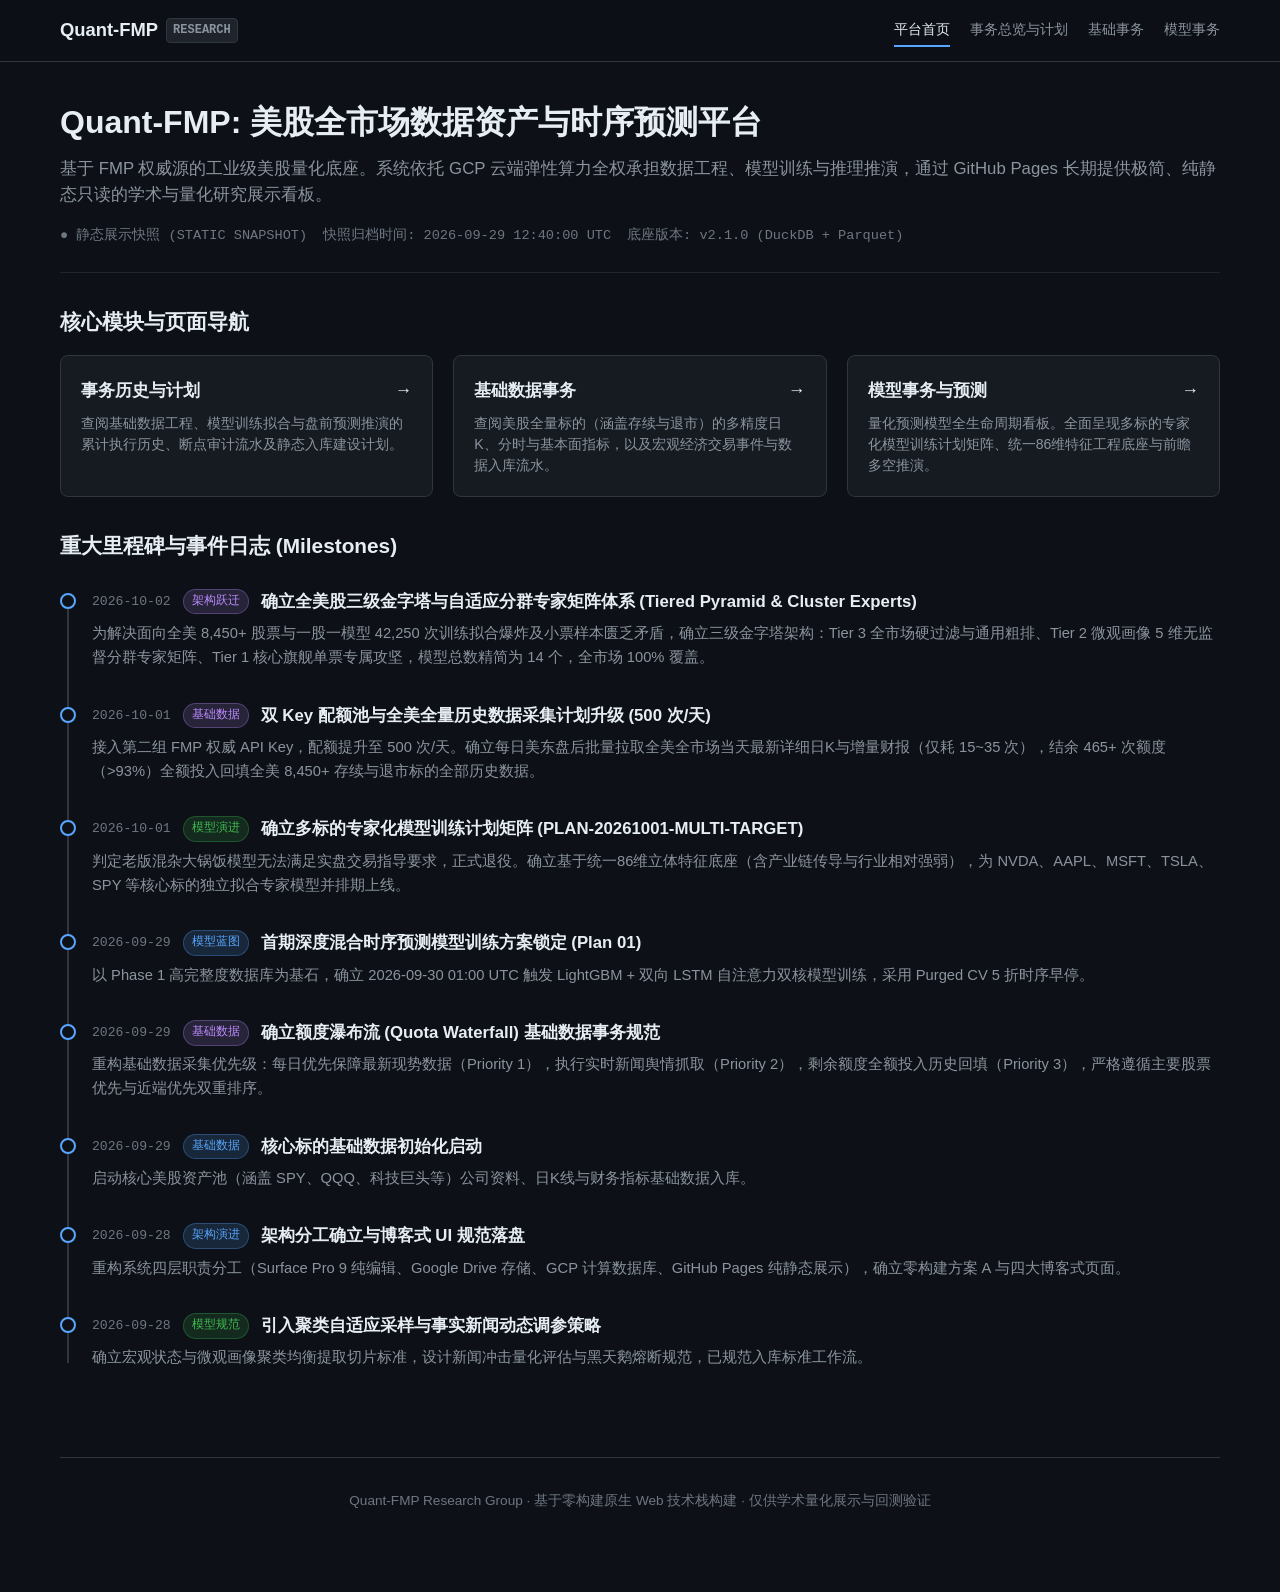
==== index.html @ fae8eb9c "feat: initial release of Quant-FMP UI static dashboard" ====
<!DOCTYPE html>
<html lang="zh-CN">
<head>
  <meta charset="UTF-8">
  <meta name="viewport" content="width=device-width, initial-scale=1.0">
  <title>Quant-FMP Research - 美股量化研究展示平台</title>
  <link rel="icon" type="image/svg+xml" href="assets/favicon.svg">
  <link rel="stylesheet" href="assets/css/style.css?v=20261001_v1">
  <link rel="stylesheet" href="assets/css/components.css?v=20261001_v1">
  <link rel="stylesheet" href="assets/css/responsive.css?v=20261001_v1">
</head>
<body>
  <!-- 极简毛玻璃顶栏 -->
  <header class="site-header">
    <div class="nav-container">
      <a href="index.html" class="brand-logo">Quant-FMP <span>RESEARCH</span></a>
      <button class="menu-toggle" id="menuToggle" aria-label="展开导航菜单">☰</button>
      <nav class="nav-links" id="navLinks">
        <a href="index.html" class="nav-item active">平台首页</a>
        <a href="transactions.html" class="nav-item">事务总览与计划</a>
        <a href="base-data-transactions.html" class="nav-item">基础事务</a>
        <a href="model-transactions.html" class="nav-item">模型事务</a>
      </nav>
    </div>
  </header>

  <!-- 单列长文档正文 -->
  <main class="docs-container">
    <article class="content-stream">
      <!-- 平台 Hero 介绍 -->
      <section class="article-header">
        <h1 class="article-title" id="heroTitle">Quant-FMP: 美股全市场数据资产与时序预测平台</h1>
        <p class="article-subtitle" id="heroSubtitle">
          基于 FMP 权威源的工业级美股量化底座。系统依托 GCP 云端弹性算力全权承担数据工程、模型训练与推理推演，通过 GitHub Pages 长期提供极简、纯静态只读的学术与量化研究展示看板。
        </p>
        <div class="article-meta">
          <span>● 静态展示快照 (STATIC SNAPSHOT)</span>
          <span>快照归档时间: <span id="lastSynced" class="tabular-numbers">2026-09-30 02:30 UTC</span></span>
          <span>底座版本: v2.1.0 (DuckDB + Parquet)</span>
        </div>
      </section>



      <!-- 核心页面导航卡片 -->
      <section>
        <h2 style="font-size:1.3rem; margin-bottom:1rem; color:var(--text-primary);">核心模块与页面导航</h2>
        <div class="grid-cards">
          <a href="transactions.html" class="feature-card">
            <div class="feature-card-title">
              <span>事务历史与计划</span>
              <span style="font-size:1.1rem;">→</span>
            </div>
            <p class="feature-card-desc">
              查阅基础数据工程、模型训练拟合与盘前预测推演的累计执行历史、断点审计流水及静态入库建设计划。
            </p>
          </a>

          <a href="base-data-transactions.html" class="feature-card">
            <div class="feature-card-title">
              <span>基础数据事务</span>
              <span style="font-size:1.1rem;">→</span>
            </div>
            <p class="feature-card-desc">
              查阅美股全量标的（涵盖存续与退市）的多精度日K、分时与基本面指标，以及宏观经济交易事件与数据入库流水。
            </p>
          </a>

          <a href="model-transactions.html" class="feature-card">
            <div class="feature-card-title">
              <span>模型事务与预测</span>
              <span style="font-size:1.1rem;">→</span>
            </div>
            <p class="feature-card-desc">
              量化预测模型全生命周期看板。全面呈现多标的专家化模型训练计划矩阵、统一86维特征工程底座与前瞻多空推演。
            </p>
          </a>
        </div>
      </section>

      <!-- 重大事件时间线 -->
      <section>
        <h2 style="font-size:1.3rem; margin-bottom:1rem; color:var(--text-primary);">重大里程碑与事件日志 (Milestones)</h2>
        <div class="timeline" id="milestonesContainer">
          <!-- 由原生 JS 动态加载渲染 -->
          <div style="color:var(--text-muted); font-size:0.9rem;">加载大事记时间线...</div>
        </div>
      </section>
    </article>

    <footer class="site-footer">
      <p>Quant-FMP Research Group · 基于零构建原生 Web 技术栈构建 · 仅供学术量化展示与回测验证</p>
    </footer>
  </main>

  <script type="module">
    import { fetchStaticData, setupMobileNav } from './assets/js/utils.js?v=20261001_v1';
    setupMobileNav();

    async function initPage() {
      const data = await fetchStaticData('platform_meta.json');
      if (!data) return;

      if (data.hero) {
        document.getElementById('heroTitle').innerText = data.hero.title;
        document.getElementById('heroSubtitle').innerText = data.hero.subtitle;
      }
      if (data.last_synced_at) {
        document.getElementById('lastSynced').innerText = data.last_synced_at.replace('T', ' ').replace('Z', ' UTC');
      }

      if (data.milestones && data.milestones.length > 0) {
        const container = document.getElementById('milestonesContainer');
        container.innerHTML = data.milestones.map(m => `
          <div class="timeline-item">
            <div class="timeline-dot"></div>
            <div class="timeline-header">
              <span class="timeline-date">${m.date}</span>
              <span class="badge ${m.tag_class || 'badge-blue'}">${m.category}</span>
              <span class="timeline-title">${m.title}</span>
            </div>
            <div class="timeline-body">${m.summary}</div>
          </div>
        `).join('');
      }
    }
    initPage();
  </script>
</body>
</html>
---- assets/css/style.css ----
/* ==============================================================================
   Quant-FMP Research - 全局视觉与现代技术博客文档样式表 (style.css)
   完全采纳方案 A：零构建原生现代 CSS，使用标准自定义属性管理调色板与排版
   ============================================================================== */

:root {
  /* 基础背景与面板色阶 */
  --bg-canvas: #0D1117;
  --bg-surface: #161B22;
  --bg-subtle: #1F242C;
  --border-default: #30363D;
  --border-muted: #21262D;

  /* 文字色阶 */
  --text-primary: #E6EDF3;
  --text-secondary: #8B949E;
  --text-muted: #6E7681;

  /* 品牌与状态高亮 */
  --color-accent: #58A6FF;
  --color-success: #3FB950;
  --color-warning: #D29922;
  --color-danger: #F85149;
  --color-purple: #BC8CFF;

  /* 字体族 */
  --font-sans: 'Inter', -apple-system, BlinkMacSystemFont, "Segoe UI", Helvetica, Arial, sans-serif;
  --font-mono: 'JetBrains Mono', 'Fira Code', 'Roboto Mono', monospace;

  /* 排版尺寸与行高 */
  --line-height-normal: 1.65;
  --max-content-width: 1200px;
}

/* 基础重置 */
*, *::before, *::after {
  box-sizing: border-box;
  margin: 0;
  padding: 0;
}

body {
  background-color: var(--bg-canvas);
  color: var(--text-primary);
  font-family: var(--font-sans);
  line-height: var(--line-height-normal);
  font-size: 15px;
  -webkit-font-smoothing: antialiased;
  -moz-osx-font-smoothing: grayscale;
  scrollbar-width: thin;
  scrollbar-color: var(--border-default) var(--bg-canvas);
}

/* 全局优雅暗色滚动条 */
::-webkit-scrollbar {
  width: 8px;
  height: 8px;
}
::-webkit-scrollbar-track {
  background: var(--bg-canvas);
}
::-webkit-scrollbar-thumb {
  background: var(--border-default);
  border-radius: 4px;
}
::-webkit-scrollbar-thumb:hover {
  background: var(--text-muted);
}

/* 链接样式 */
a {
  color: var(--color-accent);
  text-decoration: none;
  transition: opacity 0.2s ease;
}
a:hover {
  text-decoration: underline;
  opacity: 0.85;
}

/* 顶栏固定导航 */
.site-header {
  position: sticky;
  top: 0;
  z-index: 100;
  background-color: rgba(13, 17, 23, 0.85);
  backdrop-filter: blur(12px);
  -webkit-backdrop-filter: blur(12px);
  border-bottom: 1px solid var(--border-default);
}

.nav-container {
  max-width: var(--max-content-width);
  margin: 0 auto;
  padding: 0.85rem 1.25rem;
  display: flex;
  align-items: center;
  justify-content: space-between;
}

.brand-logo {
  font-weight: 700;
  font-size: 1.15rem;
  color: var(--text-primary);
  display: flex;
  align-items: center;
  gap: 0.5rem;
  text-decoration: none !important;
}
.brand-logo span {
  font-size: 0.75rem;
  padding: 2px 6px;
  background-color: var(--bg-subtle);
  border: 1px solid var(--border-default);
  border-radius: 4px;
  color: var(--text-secondary);
  font-family: var(--font-mono);
}

.nav-links {
  display: flex;
  gap: 1.25rem;
}

.nav-item {
  color: var(--text-secondary);
  font-size: 0.9rem;
  font-weight: 500;
  padding: 4px 0;
  border-bottom: 2px solid transparent;
  transition: all 0.2s ease;
}
.nav-item:hover, .nav-item.active {
  color: var(--text-primary);
  border-bottom-color: var(--color-accent);
  text-decoration: none;
}

.menu-toggle {
  display: none;
  background: none;
  border: none;
  color: var(--text-primary);
  font-size: 1.4rem;
  cursor: pointer;
}

/* 单列长文档流主体容器 */
.docs-container {
  max-width: var(--max-content-width);
  margin: 0 auto;
  padding: 2.5rem 1.25rem 5rem 1.25rem;
}

.content-stream {
  display: flex;
  flex-direction: column;
  gap: 2rem;
}

/* 博客式 Hero 引言区 */
.article-header {
  border-bottom: 1px solid var(--border-muted);
  padding-bottom: 1.5rem;
}
.article-title {
  font-size: 2rem;
  font-weight: 700;
  line-height: 1.3;
  margin-bottom: 0.75rem;
  color: var(--text-primary);
}
.article-subtitle {
  color: var(--text-secondary);
  font-size: 1.05rem;
  line-height: 1.6;
}
.article-meta {
  display: flex;
  gap: 1rem;
  margin-top: 1rem;
  font-size: 0.85rem;
  color: var(--text-muted);
  font-family: var(--font-mono);
}

/* 博客式卡片与面板 */
.card {
  background-color: var(--bg-surface);
  border: 1px solid var(--border-default);
  border-radius: 8px;
  padding: 1.25rem;
}

.card-header {
  display: flex;
  justify-content: space-between;
  align-items: center;
  margin-bottom: 0.75rem;
}
.card-title {
  font-size: 1.15rem;
  font-weight: 600;
  color: var(--text-primary);
}

/* 等宽数值与表格 */
.tabular-numbers, .num {
  font-family: var(--font-mono);
  font-variant-numeric: tabular-nums;
}

/* 页脚免责 */
.site-footer {
  margin-top: 4rem;
  padding-top: 2rem;
  border-top: 1px solid var(--border-default);
  color: var(--text-muted);
  font-size: 0.85rem;
  text-align: center;
  line-height: 1.6;
}
---- assets/css/components.css ----
/* ==============================================================================
   Quant-FMP Research - 通用组件与图文排版样式表 (components.css)
   包含时间线、状态胶囊、引用块、数据表格与横向滑动包裹
   ============================================================================== */

/* 1. 状态徽章与胶囊 (Badges & Pills) */
.badge {
  display: inline-flex;
  align-items: center;
  padding: 2px 8px;
  font-size: 0.75rem;
  font-weight: 500;
  border-radius: 9999px;
  border: 1px solid transparent;
  font-family: var(--font-mono);
}
.badge-blue {
  background-color: rgba(88, 166, 255, 0.15);
  color: var(--color-accent);
  border-color: rgba(88, 166, 255, 0.3);
}
.badge-green {
  background-color: rgba(63, 185, 80, 0.15);
  color: var(--color-success);
  border-color: rgba(63, 185, 80, 0.3);
}
.badge-amber {
  background-color: rgba(210, 153, 34, 0.15);
  color: var(--color-warning);
  border-color: rgba(210, 153, 34, 0.3);
}
.badge-red {
  background-color: rgba(248, 81, 73, 0.15);
  color: var(--color-danger);
  border-color: rgba(248, 81, 73, 0.3);
}
.badge-purple {
  background-color: rgba(188, 140, 255, 0.15);
  color: var(--color-purple);
  border-color: rgba(188, 140, 255, 0.3);
}

/* 2. 博客式引用与呼应块 (Callouts) */
.callout {
  padding: 1rem 1.25rem;
  border-left: 4px solid var(--color-accent);
  background-color: var(--bg-surface);
  border-radius: 0 6px 6px 0;
  margin: 1rem 0;
}
.callout-title {
  font-weight: 600;
  margin-bottom: 0.35rem;
  color: var(--text-primary);
  display: flex;
  align-items: center;
  gap: 0.5rem;
}
.callout p {
  color: var(--text-secondary);
  font-size: 0.92rem;
  line-height: 1.6;
}

/* 3. 重大事件与事务时间轴 (Timeline) */
.timeline {
  position: relative;
  padding-left: 2rem;
  margin: 1.5rem 0;
}
.timeline::before {
  content: "";
  position: absolute;
  left: 7px;
  top: 6px;
  bottom: 6px;
  width: 2px;
  background-color: var(--border-default);
}
.timeline-item {
  position: relative;
  margin-bottom: 2rem;
}
.timeline-item:last-child {
  margin-bottom: 0;
}
.timeline-dot {
  position: absolute;
  left: -2rem;
  top: 5px;
  width: 16px;
  height: 16px;
  border-radius: 50%;
  background-color: var(--bg-canvas);
  border: 2px solid var(--color-accent);
}
.timeline-header {
  display: flex;
  align-items: center;
  gap: 0.75rem;
  margin-bottom: 0.35rem;
}
.timeline-date {
  font-size: 0.82rem;
  font-family: var(--font-mono);
  color: var(--text-muted);
}
.timeline-title {
  font-size: 1.05rem;
  font-weight: 600;
  color: var(--text-primary);
}
.timeline-body {
  color: var(--text-secondary);
  font-size: 0.92rem;
}

/* 4. 博客式数据表格 (Clean Data Tables) - 全平台消灭横向滚动条 */
.table-wrapper {
  width: 100%;
  overflow-x: hidden !important; /* 彻底切断横向滚动条，内容通过流动自适应 */
  overflow-y: visible !important;
  border: 1px solid var(--border-default);
  border-radius: 8px;
  margin: 1.25rem 0;
  background-color: var(--bg-surface);
  scrollbar-width: none !important; /* Firefox 隐藏滚动条 */
  -ms-overflow-style: none !important; /* IE/Edge */
}
.table-wrapper::-webkit-scrollbar {
  display: none !important; /* Chrome / Edge / Safari 彻底隐藏滚动条 */
  width: 0 !important;
  height: 0 !important;
}
.data-table {
  width: 100%;
  border-collapse: collapse;
  text-align: left;
  font-size: 0.9rem;
  /* 关键：使用 fixed 布局，强制单元格在可用宽度内分配，防止内容撑宽溢出产生滚动条 */
  table-layout: fixed;
}
.data-table th {
  background-color: var(--bg-subtle);
  color: var(--text-muted);
  font-weight: 600;
  padding: 0.75rem 0.65rem;
  border-bottom: 1px solid var(--border-default);
  white-space: normal;
  word-break: break-word;
}
.data-table td {
  padding: 0.75rem 0.65rem;
  border-bottom: 1px solid var(--border-muted);
  color: var(--text-primary);
  /* 允许自然折行，防止超长文本强行撑爆宽度 */
  white-space: normal;
  word-break: break-word;
}
.data-table td.nowrap, .data-table th.nowrap {
  white-space: nowrap;
}
.data-table tr.clickable-row {
  cursor: pointer;
  transition: background-color 0.15s ease;
}
.data-table tr.clickable-row:hover td {
  background-color: rgba(88, 166, 255, 0.08) !important;
}
.data-table tr.clickable-row:active td {
  background-color: rgba(88, 166, 255, 0.15) !important;
}
.data-table tr:last-child td {
  border-bottom: none;
}
.data-table tr:hover td {
  background-color: rgba(255, 255, 255, 0.02);
}

/* 5. 导航卡片栅格 (Featured Cards) */
.grid-cards {
  display: grid;
  grid-template-columns: repeat(auto-fit, minmax(240px, 1fr));
  gap: 1.25rem;
}
.feature-card {
  display: block;
  background-color: var(--bg-surface);
  border: 1px solid var(--border-default);
  border-radius: 8px;
  padding: 1.25rem;
  text-decoration: none !important;
  transition: transform 0.2s ease, border-color 0.2s ease;
}
.feature-card:hover {
  transform: translateY(-2px);
  border-color: var(--color-accent);
}
.feature-card-title {
  color: var(--text-primary);
  font-weight: 600;
  font-size: 1.05rem;
  margin-bottom: 0.5rem;
  display: flex;
  align-items: center;
  justify-content: space-between;
}
.feature-card-desc {
  color: var(--text-secondary);
  font-size: 0.88rem;
  line-height: 1.5;
}

/* 6. 静态分类目录清单栏 (Static Category Catalog Bar) */
.catalog-nav-bar {
  display: flex;
  flex-wrap: wrap;
  gap: 0.6rem;
  align-items: center;
  margin-bottom: 1.25rem;
  background-color: var(--bg-surface);
  border: 1px solid var(--border-default);
  padding: 0.75rem 1rem;
  border-radius: 8px;
}
.catalog-nav-label {
  font-size: 0.82rem;
  font-weight: 600;
  color: var(--text-muted);
  text-transform: uppercase;
  letter-spacing: 0.05em;
  margin-right: 0.25rem;
}
.catalog-pill {
  background-color: var(--bg-subtle);
  border: 1px solid var(--border-muted);
  color: var(--text-secondary);
  font-size: 0.85rem;
  font-weight: 500;
  padding: 0.4rem 0.85rem;
  border-radius: 6px;
  cursor: pointer;
  transition: all 0.15s ease;
  display: inline-flex;
  align-items: center;
  gap: 0.4rem;
}
.catalog-pill:hover {
  color: var(--text-primary);
  border-color: var(--border-default);
}
.catalog-pill.active {
  background-color: rgba(88, 166, 255, 0.15);
  color: var(--color-accent);
  border-color: var(--color-accent);
  font-weight: 600;
}
.catalog-pill-count {
  font-size: 0.72rem;
  background-color: rgba(255, 255, 255, 0.08);
  padding: 1px 6px;
  border-radius: 9999px;
  font-family: var(--font-mono);
}

/* 7. 通用弹窗组件 (Universal Modal & Backdrop) */
.modal-backdrop {
  position: fixed;
  inset: 0;
  background-color: rgba(13, 17, 23, 0.78);
  backdrop-filter: blur(8px);
  -webkit-backdrop-filter: blur(8px);
  display: flex;
  align-items: center;
  justify-content: center;
  z-index: 1000;
  padding: 1rem;
  opacity: 0;
  pointer-events: none;
  transition: opacity 0.25s ease;
}
.modal-backdrop.active {
  opacity: 1;
  pointer-events: auto;
}
.modal-dialog {
  background-color: var(--bg-surface);
  border: 1px solid var(--border-default);
  border-radius: 12px;
  width: 95%;
  max-width: 960px;
  max-height: 88vh;
  display: flex;
  flex-direction: column;
  box-shadow: 0 20px 45px rgba(0, 0, 0, 0.6);
  transform: scale(0.96);
  transition: transform 0.25s cubic-bezier(0.16, 1, 0.3, 1);
  overflow: hidden;
}
.modal-backdrop.active .modal-dialog {
  transform: scale(1);
}
.modal-header {
  padding: 1.15rem 1.5rem;
  border-bottom: 1px solid var(--border-muted);
  display: flex;
  align-items: center;
  justify-content: space-between;
  flex-shrink: 0;
}
.modal-title {
  font-size: 1.15rem;
  font-weight: 600;
  color: var(--text-primary);
  display: flex;
  align-items: center;
  gap: 0.75rem;
}
.modal-close-btn {
  background: transparent;
  border: none;
  color: var(--text-muted);
  font-size: 1.5rem;
  line-height: 1;
  cursor: pointer;
  padding: 0.25rem 0.5rem;
  border-radius: 4px;
}
.modal-close-btn:hover {
  color: var(--text-primary);
  background-color: rgba(255, 255, 255, 0.06);
}
.modal-tabs {
  display: flex;
  gap: 0.4rem;
  padding: 0.5rem 1.25rem;
  background-color: var(--bg-subtle);
  border-bottom: 1px solid var(--border-muted);
  overflow-x: auto;
  overflow-y: hidden;
  white-space: nowrap;
  flex-shrink: 0;
  scrollbar-width: thin;
  scrollbar-color: var(--border-default) transparent;
}
.modal-tabs::-webkit-scrollbar {
  height: 4px;
}
.modal-tabs::-webkit-scrollbar-thumb {
  background: var(--border-default);
  border-radius: 4px;
}
.modal-tab-btn {
  background: transparent;
  border: 1px solid transparent;
  color: var(--text-muted);
  font-size: 0.85rem;
  font-weight: 500;
  padding: 0.45rem 0.8rem;
  border-radius: 6px;
  cursor: pointer;
  transition: all 0.15s ease;
  white-space: nowrap;
  flex-shrink: 0;
}
.modal-tab-btn:hover {
  color: var(--text-primary);
  background-color: rgba(255, 255, 255, 0.04);
}
.modal-tab-btn.active {
  color: var(--color-accent);
  background-color: rgba(88, 166, 255, 0.12);
  border-color: rgba(88, 166, 255, 0.3);
  font-weight: 600;
}
.modal-body {
  padding: 1.25rem 1.5rem;
  overflow-y: auto;
  overflow-x: hidden;
  flex: 1;
  color: var(--text-secondary);
  font-size: 0.92rem;
  line-height: 1.6;
  scrollbar-width: thin;
  scrollbar-color: var(--border-default) transparent;
}
.modal-body::-webkit-scrollbar {
  width: 6px;
}
.modal-body::-webkit-scrollbar-track {
  background: transparent;
}
.modal-body::-webkit-scrollbar-thumb {
  background: var(--border-default);
  border-radius: 4px;
}
.modal-body::-webkit-scrollbar-thumb:hover {
  background: var(--text-muted);
}
.modal-footer {
  padding: 0.85rem 1.5rem;
  border-top: 1px solid var(--border-muted);
  display: flex;
  align-items: center;
  justify-content: flex-end;
  gap: 0.75rem;
  background-color: var(--bg-subtle);
  flex-shrink: 0;
}

/* 按钮通用 */
.btn-primary {
  background-color: var(--color-accent);
  color: #0d1117;
  font-weight: 600;
  padding: 0.45rem 1rem;
  border-radius: 6px;
  border: none;
  cursor: pointer;
  font-size: 0.88rem;
  text-decoration: none;
  display: inline-flex;
  align-items: center;
  gap: 0.4rem;
  transition: opacity 0.15s ease;
}
.btn-primary:hover {
  opacity: 0.9;
}
.btn-secondary {
  background-color: transparent;
  color: var(--text-primary);
  border: 1px solid var(--border-default);
  padding: 0.45rem 1rem;
  border-radius: 6px;
  cursor: pointer;
  font-size: 0.88rem;
  text-decoration: none;
  display: inline-flex;
  align-items: center;
  gap: 0.4rem;
  transition: background-color 0.15s ease;
}
.btn-secondary:hover {
  background-color: rgba(255, 255, 255, 0.05);
}

/* 对比走势面板与对比指标块 */
.compare-container {
  display: flex;
  flex-direction: column;
  gap: 1.25rem;
}
.compare-metric-grid {
  display: grid;
  grid-template-columns: repeat(auto-fit, minmax(160px, 1fr));
  gap: 0.75rem;
}
.compare-metric-card {
  background-color: var(--bg-subtle);
  border: 1px solid var(--border-muted);
  border-radius: 8px;
  padding: 0.75rem 1rem;
}
.compare-metric-label {
  font-size: 0.75rem;
  color: var(--text-muted);
}
.compare-metric-value {
  font-size: 1.2rem;
  font-weight: 700;
  margin-top: 0.25rem;
}
---- assets/css/responsive.css ----
/* ==============================================================================
   Quant-FMP Research - 移动端与多端响应式样式表 (responsive.css)
   支持宽屏居中、平板流畅排版与手机竖屏触控体验
   ============================================================================== */

@media (max-width: 768px) {
  /* 导航栏汉堡折叠 */
  .menu-toggle {
    display: block;
  }
  .nav-links {
    display: none;
    position: absolute;
    top: 100%;
    left: 0;
    right: 0;
    background-color: var(--bg-surface);
    border-bottom: 1px solid var(--border-default);
    flex-direction: column;
    padding: 1rem 1.25rem;
    gap: 0.85rem;
    box-shadow: 0 10px 25px -5px rgba(0, 0, 0, 0.7);
  }
  .nav-links.open {
    display: flex;
  }
  .nav-item {
    font-size: 1rem;
    padding: 0.5rem 0;
  }

  /* 正文容器边距微调 */
  .docs-container {
    padding: 1.5rem 1rem 3.5rem 1rem;
  }
  .article-title {
    font-size: 1.6rem;
  }
  .article-subtitle {
    font-size: 0.95rem;
  }

  /* 时间线紧凑排版 */
  .timeline {
    padding-left: 1.5rem;
  }
  .timeline-dot {
    left: -1.5rem;
    width: 14px;
    height: 14px;
  }
  .timeline-header {
    flex-direction: column;
    align-items: flex-start;
    gap: 0.25rem;
  }

  /* 栅格卡片转为单列 */
  .grid-cards {
    grid-template-columns: 1fr !important;
  }

  /* 弹窗核心移动端纵向与全屏适配 */
  .modal-dialog {
    width: 96% !important;
    max-height: 94vh !important;
    border-radius: 10px !important;
  }
  .modal-header {
    padding: 0.85rem 1rem !important;
  }
  .modal-title {
    font-size: 1rem !important;
    flex-wrap: wrap !important;
    gap: 0.4rem !important;
  }
  .modal-body {
    padding: 1rem 0.85rem !important;
  }
  .modal-footer {
    padding: 0.75rem 1rem !important;
    flex-wrap: wrap !important;
  }
  .modal-footer .btn-primary, .modal-footer .btn-secondary {
    width: 100% !important;
    justify-content: center !important;
  }

  /* 弹窗内部所有网格/多列卡片在移动端强制转为纯纵向单列 */
  .modal-body [style*="grid-template-columns"],
  .modal-body .compare-metric-grid,
  .compare-metric-grid {
    grid-template-columns: 1fr !important;
    gap: 0.6rem !important;
  }

  /* 弹窗内的预格式化代码块与目录树 */
  .modal-body pre, .modal-body code, .modal-body .callout p {
    white-space: pre-wrap !important;
    word-break: break-all !important;
  }

  /* 弹窗顶部 Tab 标签栏移动端触摸优化 */
  .modal-tabs {
    padding: 0.4rem 0.6rem !important;
    gap: 0.3rem !important;
  }
  .modal-tab-btn {
    padding: 0.35rem 0.65rem !important;
    font-size: 0.8rem !important;
  }
}

/* 方案 B：平板及移动端全覆盖 (<1024px) 彻底消灭横向滚动条，表格转为自适应流动卡片排版 */
@media (max-width: 1024px) {
  .table-wrapper {
    overflow-x: hidden !important;
    overflow-y: visible !important;
    border: none !important;
    background: transparent !important;
    scrollbar-width: none !important;
    -ms-overflow-style: none !important;
  }
  .table-wrapper::-webkit-scrollbar {
    display: none !important;
    width: 0 !important;
    height: 0 !important;
  }
  .table-wrapper::after {
    display: none !important;
  }

  .data-table {
    display: block !important;
    width: 100% !important;
    border: none !important;
  }
  .data-table thead {
    display: none !important; /* 隐藏挤占宽度的传统表头 */
  }
  .data-table tbody {
    display: flex !important;
    flex-direction: column !important;
    gap: 0.85rem !important;
    width: 100% !important;
  }
  .data-table tr {
    display: flex !important;
    flex-wrap: wrap !important;
    align-items: center !important;
    justify-content: space-between !important;
    background-color: var(--bg-surface) !important;
    border: 1px solid var(--border-default) !important;
    border-radius: 8px !important;
    padding: 0.85rem 1rem !important;
    gap: 0.5rem 0.75rem !important;
    box-shadow: 0 2px 8px rgba(0, 0, 0, 0.2) !important;
    width: 100% !important;
    box-sizing: border-box !important;
  }
  .data-table td {
    display: flex !important;
    align-items: center !important;
    padding: 0 !important;
    border: none !important;
    white-space: normal !important;
  }
  /* 首列标的/模型ID占主要位置 */
  .data-table tr td:first-child {
    font-size: 1rem;
    font-weight: 600;
  }
  /* 末列操作提示作为明确的交互指引 */
  .data-table tr td:last-child {
    margin-left: auto;
    font-size: 0.82rem;
  }

  /* 针对弹窗内表格在移动端的进一步紧凑化处理 */
  .modal-body .data-table tr {
    padding: 0.65rem 0.85rem !important;
    gap: 0.35rem 0.6rem !important;
  }
  .modal-body .data-table td {
    font-size: 0.84rem !important;
  }
}
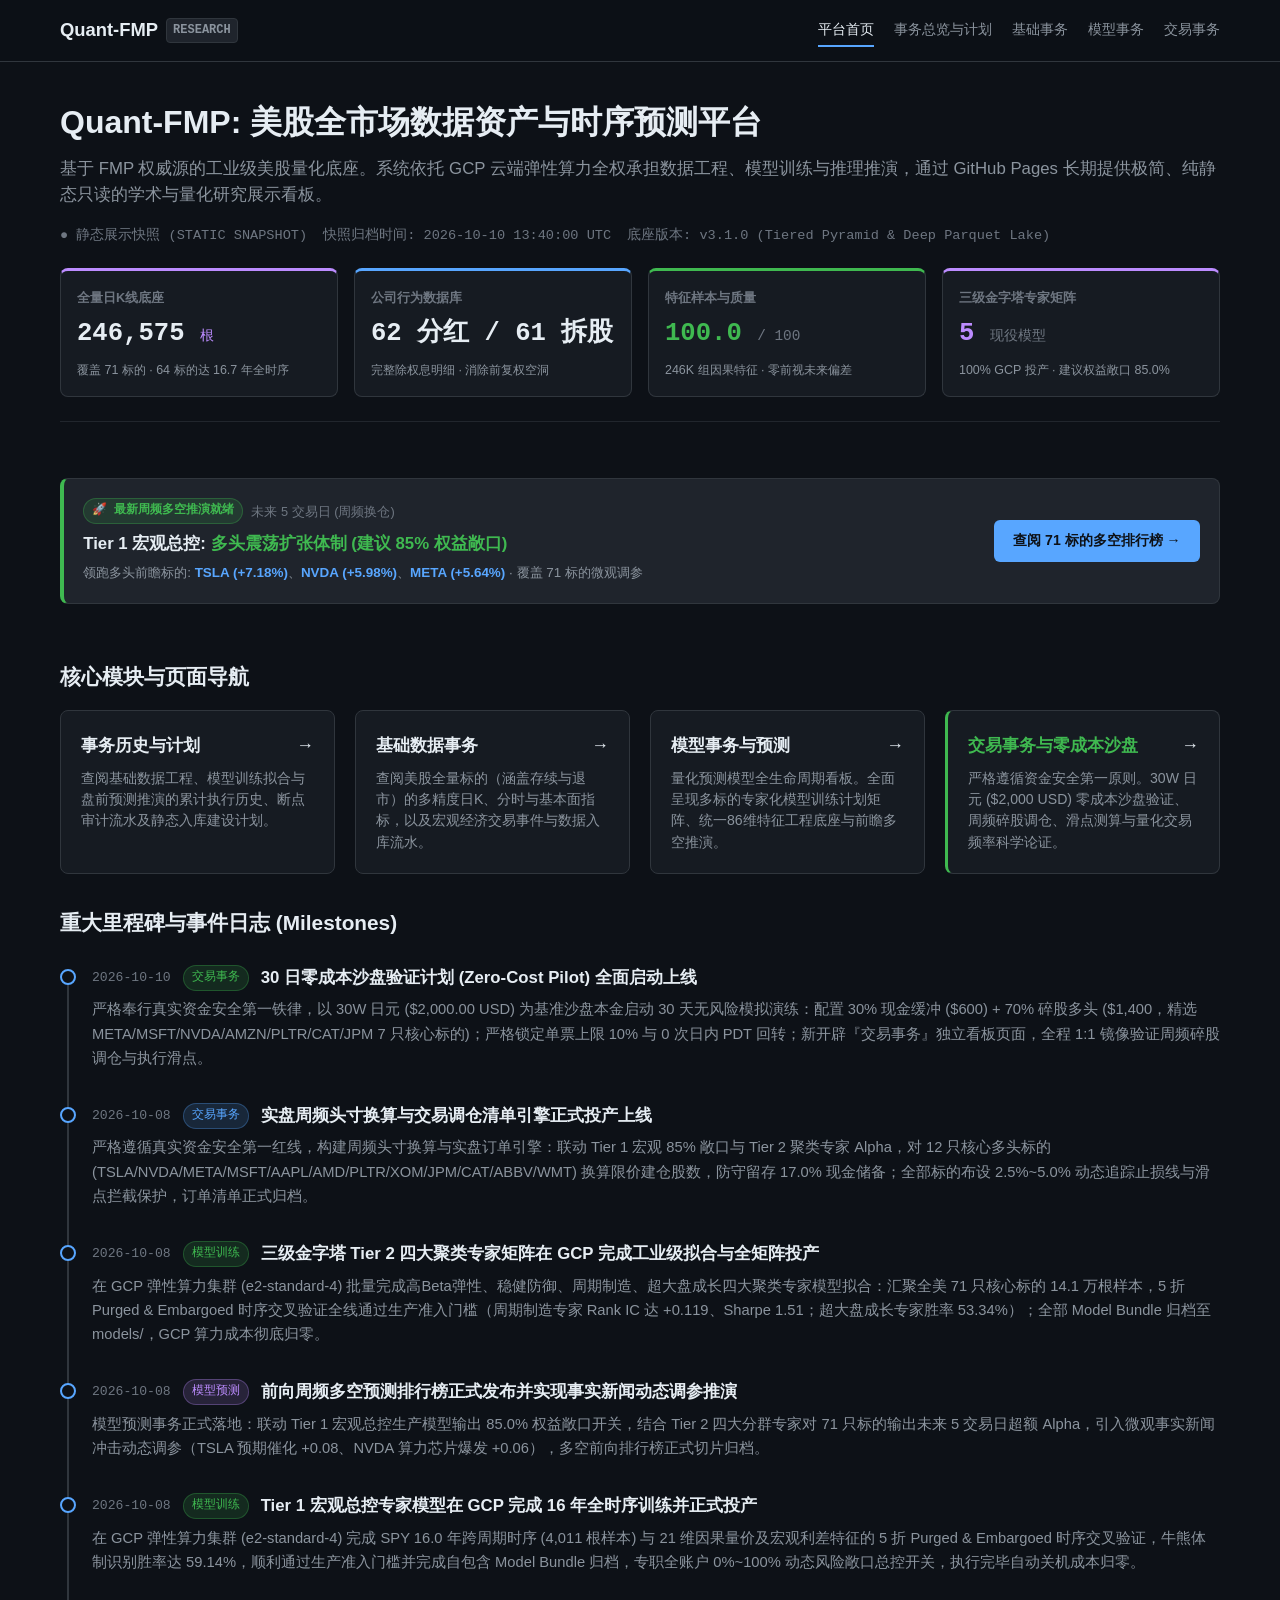
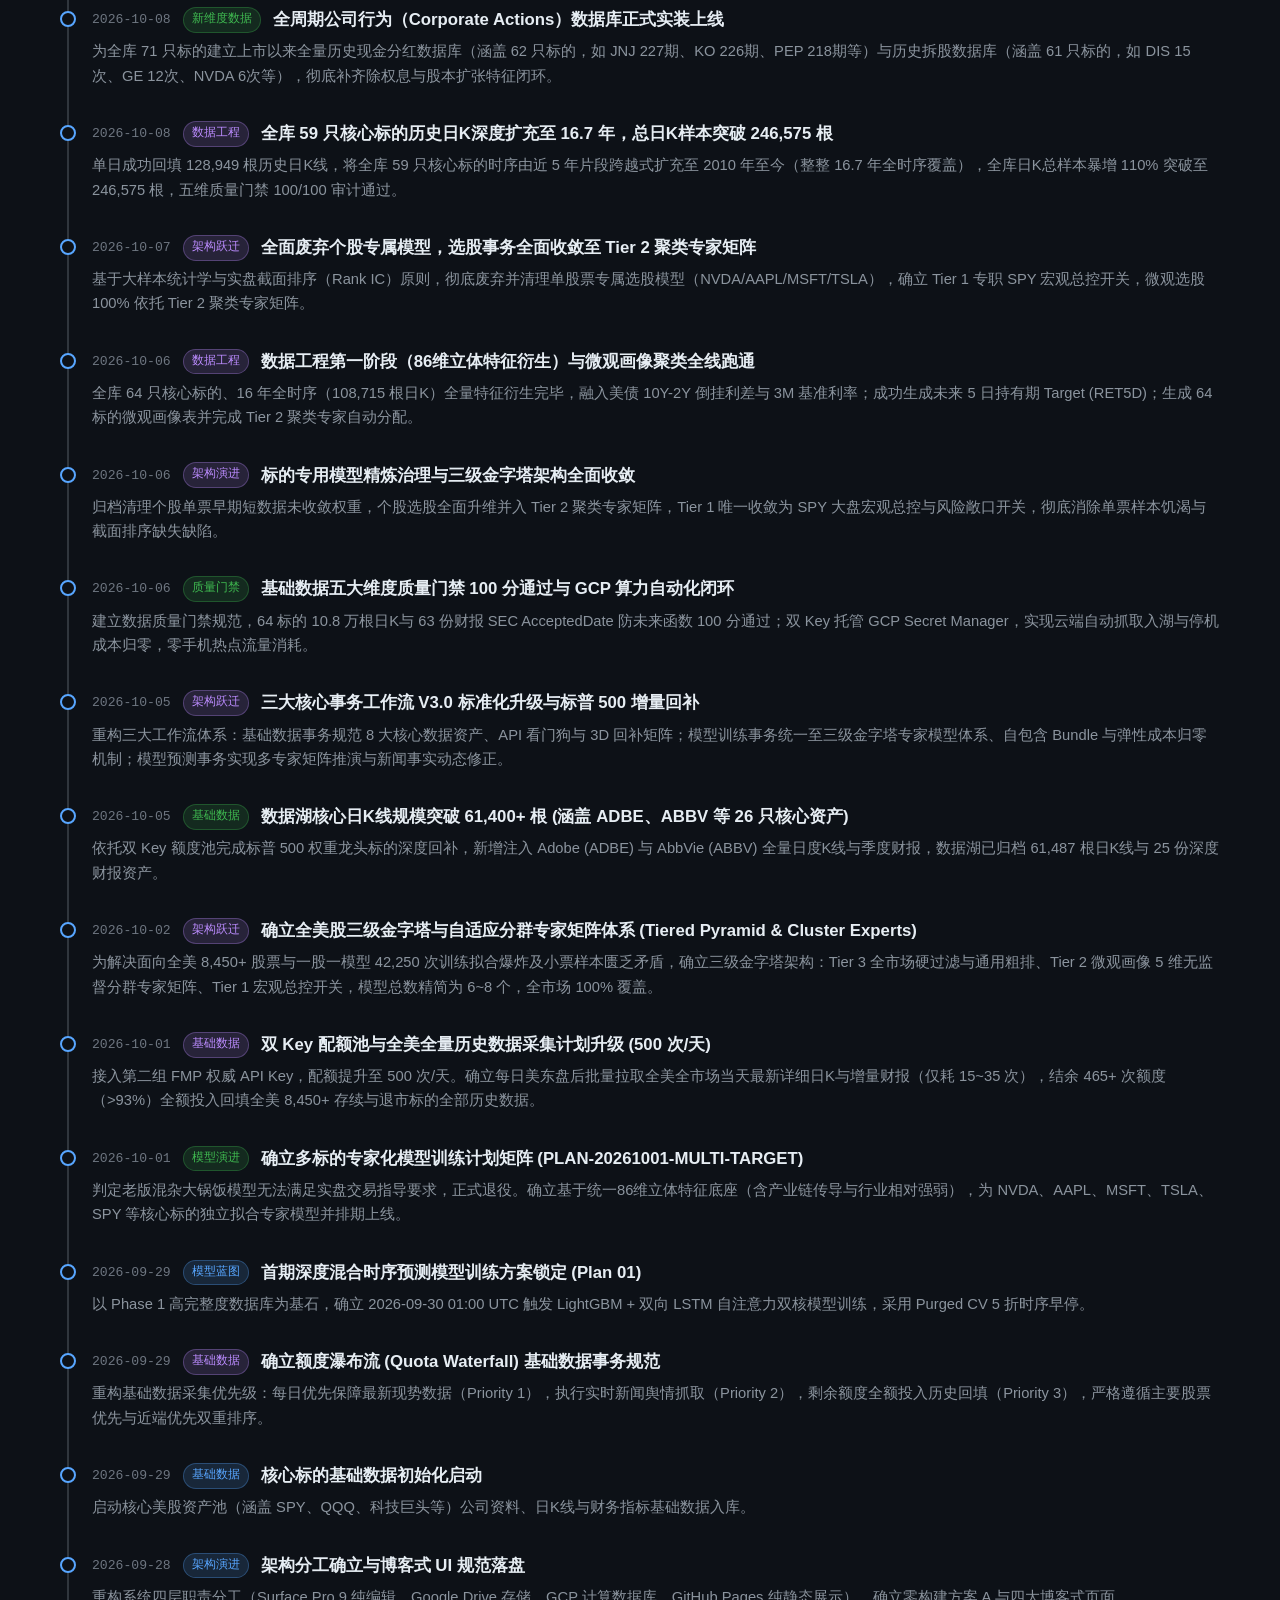
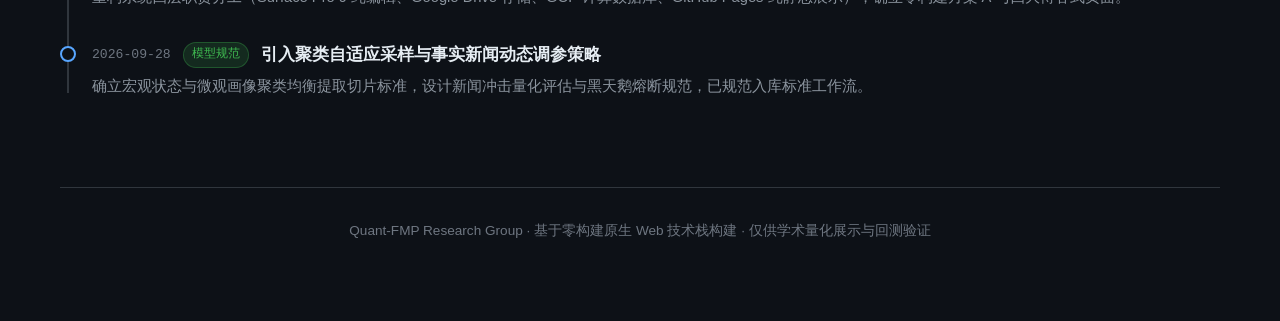
==== commit 1db8c0e8: "chore(release): update static UI dashboard (2026-10-10 17:12:16 UTC)" ====
--- a/index.html
+++ b/index.html
@@ -20,6 +20,7 @@
         <a href="transactions.html" class="nav-item">事务总览与计划</a>
         <a href="base-data-transactions.html" class="nav-item">基础事务</a>
         <a href="model-transactions.html" class="nav-item">模型事务</a>
+        <a href="trading-transactions.html" class="nav-item">交易事务</a>
       </nav>
     </div>
   </header>
@@ -35,15 +36,58 @@
         </p>
         <div class="article-meta">
           <span>● 静态展示快照 (STATIC SNAPSHOT)</span>
-          <span>快照归档时间: <span id="lastSynced" class="tabular-numbers">2026-09-30 02:30 UTC</span></span>
-          <span>底座版本: v2.1.0 (DuckDB + Parquet)</span>
+          <span>快照归档时间: <span id="lastSynced" class="tabular-numbers">2026-10-08 00:54 UTC</span></span>
+          <span>底座版本: v3.1.0 (Tiered Pyramid & Deep Parquet Lake)</span>
+        </div>
+
+        <!-- 首页高光资产数据卡 -->
+        <div class="grid-cards" style="grid-template-columns: repeat(auto-fit, minmax(210px, 1fr)); gap: 1rem; margin-top: 1.25rem;">
+          <div class="card" style="border-top:3px solid var(--color-purple); padding:1rem;">
+            <div style="font-size:0.8rem; color:var(--text-muted); font-weight:600;">全量日K线底座</div>
+            <div style="font-size:1.6rem; font-weight:800; color:var(--text-primary); margin:0.3rem 0;" class="tabular-numbers">246,575 <span style="font-size:0.9rem; font-weight:400; color:var(--color-purple);">根</span></div>
+            <div style="font-size:0.78rem; color:var(--text-secondary);">覆盖 71 标的 · 64 标的达 16.7 年全时序</div>
+          </div>
+          <div class="card" style="border-top:3px solid var(--color-accent); padding:1rem;">
+            <div style="font-size:0.8rem; color:var(--text-muted); font-weight:600;">公司行为数据库</div>
+            <div style="font-size:1.6rem; font-weight:800; color:var(--text-primary); margin:0.3rem 0;" class="tabular-numbers">62 分红 / 61 拆股</div>
+            <div style="font-size:0.78rem; color:var(--text-secondary);">完整除权息明细 · 消除前复权空洞</div>
+          </div>
+          <div class="card" style="border-top:3px solid var(--color-success); padding:1rem;">
+            <div style="font-size:0.8rem; color:var(--text-muted); font-weight:600;">特征样本与质量</div>
+            <div style="font-size:1.6rem; font-weight:800; color:var(--color-success); margin:0.3rem 0;" class="tabular-numbers">100.0 <span style="font-size:0.9rem; font-weight:400; color:var(--text-muted);">/ 100</span></div>
+            <div style="font-size:0.78rem; color:var(--text-secondary);">246K 组因果特征 · 零前视未来偏差</div>
+          </div>
+          <div class="card" style="border-top:3px solid var(--color-purple); padding:1rem;">
+            <div style="font-size:0.8rem; color:var(--text-muted); font-weight:600;">三级金字塔专家矩阵</div>
+            <div style="font-size:1.6rem; font-weight:800; color:var(--color-purple); margin:0.3rem 0;" class="tabular-numbers">5 <span style="font-size:0.9rem; font-weight:400; color:var(--text-muted);">现役模型</span></div>
+            <div style="font-size:0.78rem; color:var(--text-secondary);">100% GCP 投产 · 建议权益敞口 85.0%</div>
+          </div>
         </div>
       </section>
 
-
+      <!-- 最新前瞻周频多空推演直达横幅 -->
+      <section style="margin-top:1.5rem;">
+        <div style="background:var(--bg-subtle); border:1px solid var(--border-default); border-left:4px solid var(--color-success); border-radius:8px; padding:1.2rem; display:flex; justify-content:space-between; align-items:center; flex-wrap:wrap; gap:1rem;">
+          <div>
+            <div style="display:flex; align-items:center; gap:0.5rem; margin-bottom:0.35rem;">
+              <span class="badge badge-green" style="font-weight:700;">🚀 最新周频多空推演就绪</span>
+              <span style="font-size:0.8rem; color:var(--text-muted);">未来 5 交易日 (周频换仓)</span>
+            </div>
+            <div style="font-size:1.05rem; font-weight:700; color:var(--text-primary); margin-bottom:0.25rem;">
+              Tier 1 宏观总控: <span style="color:var(--color-success);">多头震荡扩张体制 (建议 85% 权益敞口)</span>
+            </div>
+            <div style="font-size:0.84rem; color:var(--text-secondary);">
+              领跑多头前瞻标的: <strong style="color:var(--color-accent);">TSLA (+7.18%)</strong>、<strong style="color:var(--color-accent);">NVDA (+5.98%)</strong>、<strong style="color:var(--color-accent);">META (+5.64%)</strong> · 覆盖 71 标的微观调参
+            </div>
+          </div>
+          <a href="model-transactions.html#sec-predictions" class="btn btn-primary" style="text-decoration:none; padding:0.6rem 1.2rem; font-size:0.88rem; font-weight:700; display:inline-flex; align-items:center; gap:0.4rem;">
+            查阅 71 标的多空排行榜 →
+          </a>
+        </div>
+      </section>
 
       <!-- 核心页面导航卡片 -->
-      <section>
+      <section style="margin-top:1.5rem;">
         <h2 style="font-size:1.3rem; margin-bottom:1rem; color:var(--text-primary);">核心模块与页面导航</h2>
         <div class="grid-cards">
           <a href="transactions.html" class="feature-card">
@@ -73,6 +117,16 @@
             </div>
             <p class="feature-card-desc">
               量化预测模型全生命周期看板。全面呈现多标的专家化模型训练计划矩阵、统一86维特征工程底座与前瞻多空推演。
+            </p>
+          </a>
+
+          <a href="trading-transactions.html" class="feature-card" style="border-left:3px solid var(--color-success);">
+            <div class="feature-card-title">
+              <span style="color:var(--color-success);">交易事务与零成本沙盘</span>
+              <span style="font-size:1.1rem;">→</span>
+            </div>
+            <p class="feature-card-desc">
+              严格遵循资金安全第一原则。30W 日元 ($2,000 USD) 零成本沙盘验证、周频碎股调仓、滑点测算与量化交易频率科学论证。
             </p>
           </a>
         </div>
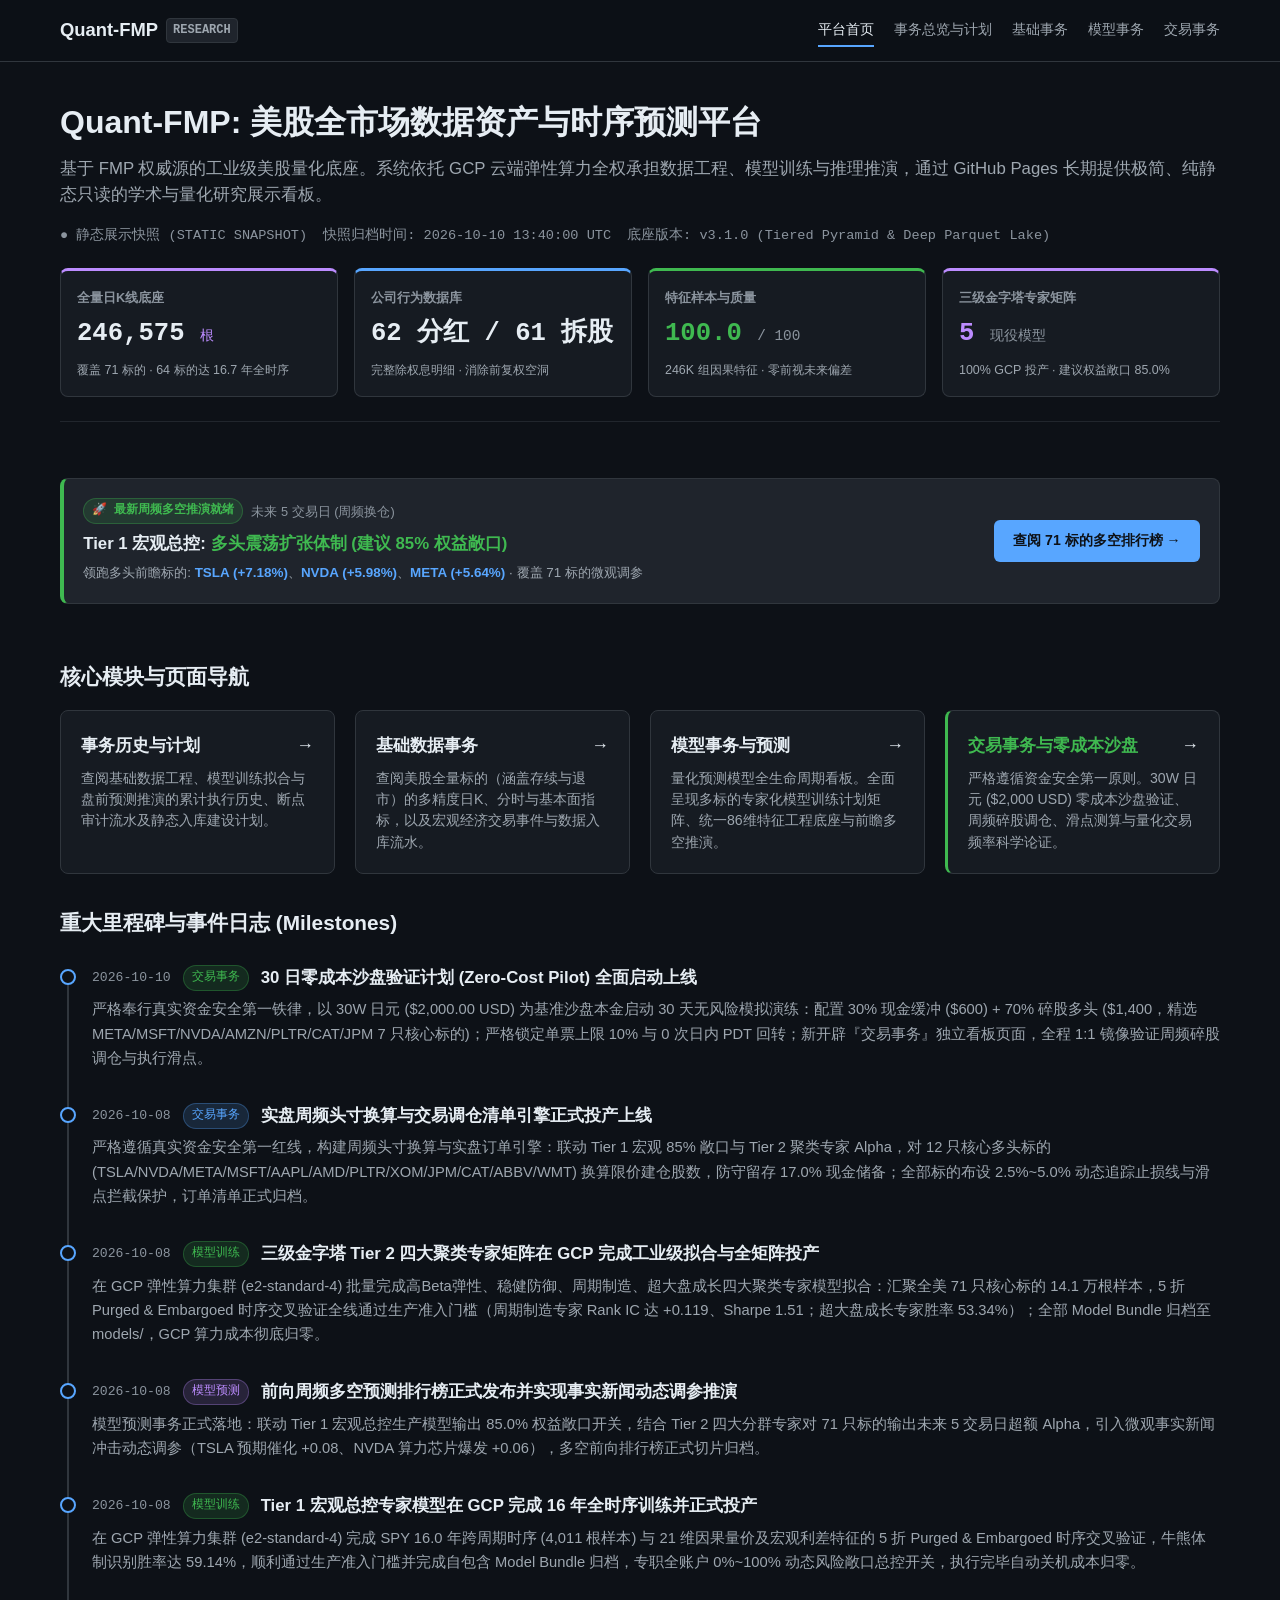
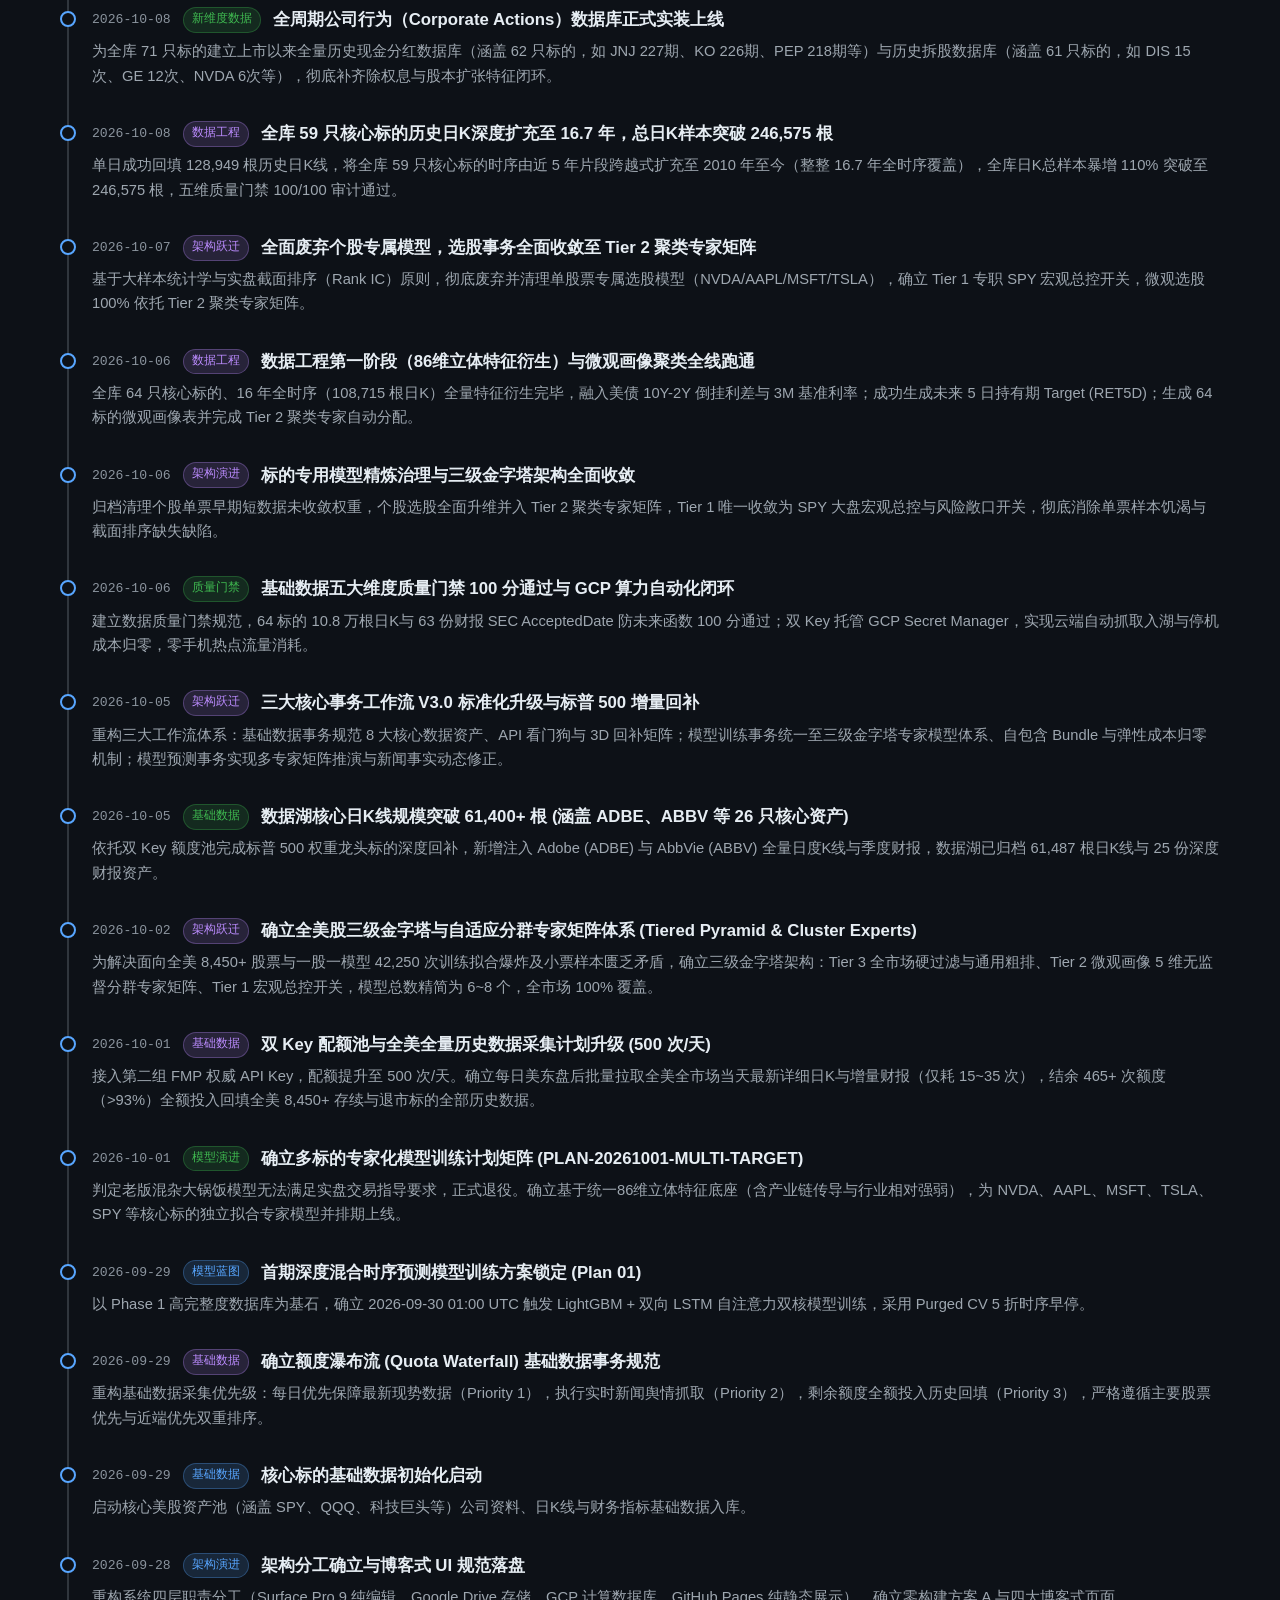
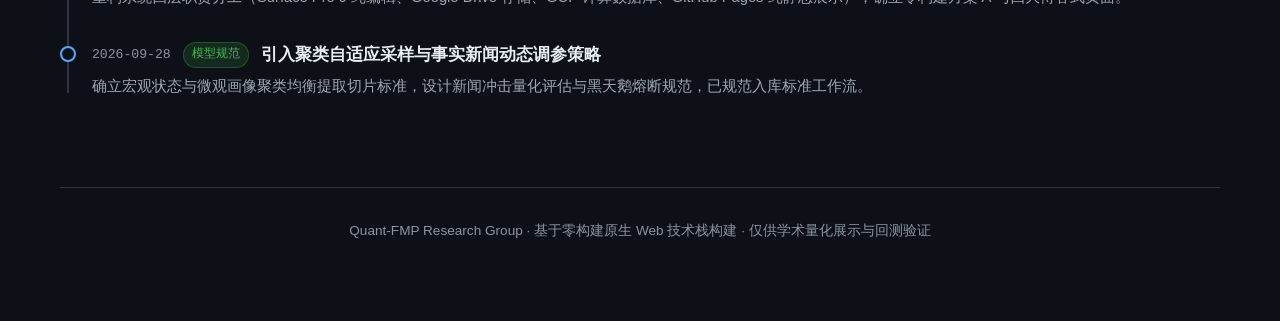
==== commit c69d74cb: "chore(release): update static UI dashboard (2026-10-24 00:10:42 UTC)" ====
--- a/index.html
+++ b/index.html
@@ -4,10 +4,21 @@
   <meta charset="UTF-8">
   <meta name="viewport" content="width=device-width, initial-scale=1.0">
   <title>Quant-FMP Research - 美股量化研究展示平台</title>
+  <meta name="theme-color" content="#0d1117">
+  <meta name="description" content="基于 FMP 权威源的工业级美股量化底座与三级金字塔模型推演展示平台">
+  <!-- PWA (Progressive Web App) 支持 -->
+  <link rel="manifest" href="manifest.webmanifest">
+  <link rel="apple-touch-icon" href="assets/icons/apple-touch-icon.png">
+  <meta name="apple-mobile-web-app-capable" content="yes">
+  <meta name="apple-mobile-web-app-status-bar-style" content="black-translucent">
+  <meta name="apple-mobile-web-app-title" content="Quant-FMP">
+  <meta name="mobile-web-app-capable" content="yes">
   <link rel="icon" type="image/svg+xml" href="assets/favicon.svg">
   <link rel="stylesheet" href="assets/css/style.css?v=20261001_v1">
   <link rel="stylesheet" href="assets/css/components.css?v=20261001_v1">
   <link rel="stylesheet" href="assets/css/responsive.css?v=20261001_v1">
+  <!-- PWA 渐进式应用核心注册脚本 -->
+  <script src="assets/js/pwa-app.js" defer></script>
 </head>
 <body>
   <!-- 极简毛玻璃顶栏 -->
--- a/assets/css/style.css
+++ b/assets/css/style.css
@@ -11,10 +11,10 @@
   --border-default: #30363D;
   --border-muted: #21262D;
 
-  /* 文字色阶 */
+  /* 文字色阶 (符合 WCAG AA >= 4.5:1 最佳无障碍对比度) */
   --text-primary: #E6EDF3;
-  --text-secondary: #8B949E;
-  --text-muted: #6E7681;
+  --text-secondary: #9EA7B0;
+  --text-muted: #8B949E;
 
   /* 品牌与状态高亮 */
   --color-accent: #58A6FF;
--- a/assets/css/components.css
+++ b/assets/css/components.css
@@ -471,3 +471,107 @@
   font-weight: 700;
   margin-top: 0.25rem;
 }
+
+/* ==============================================================================
+ * PWA (Progressive Web App) 专属组件体系
+ * ============================================================================== */
+
+/* 顶栏极简安装按钮 */
+.pwa-install-btn {
+  display: inline-flex;
+  align-items: center;
+  gap: 0.35rem;
+  background: linear-gradient(135deg, rgba(56, 139, 253, 0.15), rgba(188, 140, 255, 0.15));
+  border: 1px solid rgba(88, 166, 255, 0.4);
+  color: var(--color-accent);
+  font-size: 0.78rem;
+  font-weight: 600;
+  padding: 0.3rem 0.65rem;
+  border-radius: 20px;
+  cursor: pointer;
+  transition: all 0.2s ease;
+  white-space: nowrap;
+  backdrop-filter: blur(8px);
+  -webkit-backdrop-filter: blur(8px);
+}
+.pwa-install-btn:hover {
+  background: linear-gradient(135deg, rgba(56, 139, 253, 0.25), rgba(188, 140, 255, 0.25));
+  border-color: var(--color-accent);
+  color: #ffffff;
+  box-shadow: 0 0 12px rgba(88, 166, 255, 0.25);
+  transform: translateY(-1px);
+}
+
+/* Toast 提示容器 */
+.pwa-toast-container {
+  position: fixed;
+  bottom: 1.5rem;
+  right: 1.5rem;
+  z-index: 10000;
+  display: flex;
+  flex-direction: column;
+  gap: 0.5rem;
+  pointer-events: none;
+}
+.pwa-toast {
+  pointer-events: auto;
+  min-width: 220px;
+  max-width: 380px;
+  padding: 0.65rem 1rem;
+  border-radius: 8px;
+  font-size: 0.82rem;
+  font-weight: 500;
+  color: #f0f6fc;
+  background-color: rgba(22, 27, 34, 0.92);
+  border: 1px solid var(--border-default);
+  box-shadow: 0 8px 24px rgba(0, 0, 0, 0.55);
+  backdrop-filter: blur(12px);
+  -webkit-backdrop-filter: blur(12px);
+  opacity: 0;
+  transform: translateY(12px) scale(0.96);
+  transition: all 0.25s cubic-bezier(0.16, 1, 0.3, 1);
+  display: flex;
+  align-items: center;
+  gap: 0.5rem;
+}
+.pwa-toast.show {
+  opacity: 1;
+  transform: translateY(0) scale(1);
+}
+.pwa-toast.toast-info {
+  border-left: 3px solid var(--color-accent);
+}
+.pwa-toast.toast-success {
+  border-left: 3px solid var(--color-success);
+}
+.pwa-toast.toast-warning {
+  border-left: 3px solid var(--color-danger);
+}
+
+/* 离线状态全局微标提示 */
+body.is-offline::before {
+  content: '⚡ 离线只读模式 (Offline Cached)';
+  position: fixed;
+  top: 0;
+  left: 0;
+  right: 0;
+  height: 20px;
+  background-color: #d29922;
+  color: #090d12;
+  font-size: 0.72rem;
+  font-weight: 700;
+  text-align: center;
+  line-height: 20px;
+  z-index: 10001;
+  letter-spacing: 0.5px;
+}
+body.is-offline .site-header {
+  top: 20px;
+}
+
+/* Standalone 容器微调 */
+html.pwa-standalone {
+  -webkit-tap-highlight-color: transparent;
+  user-select: none;
+}
+
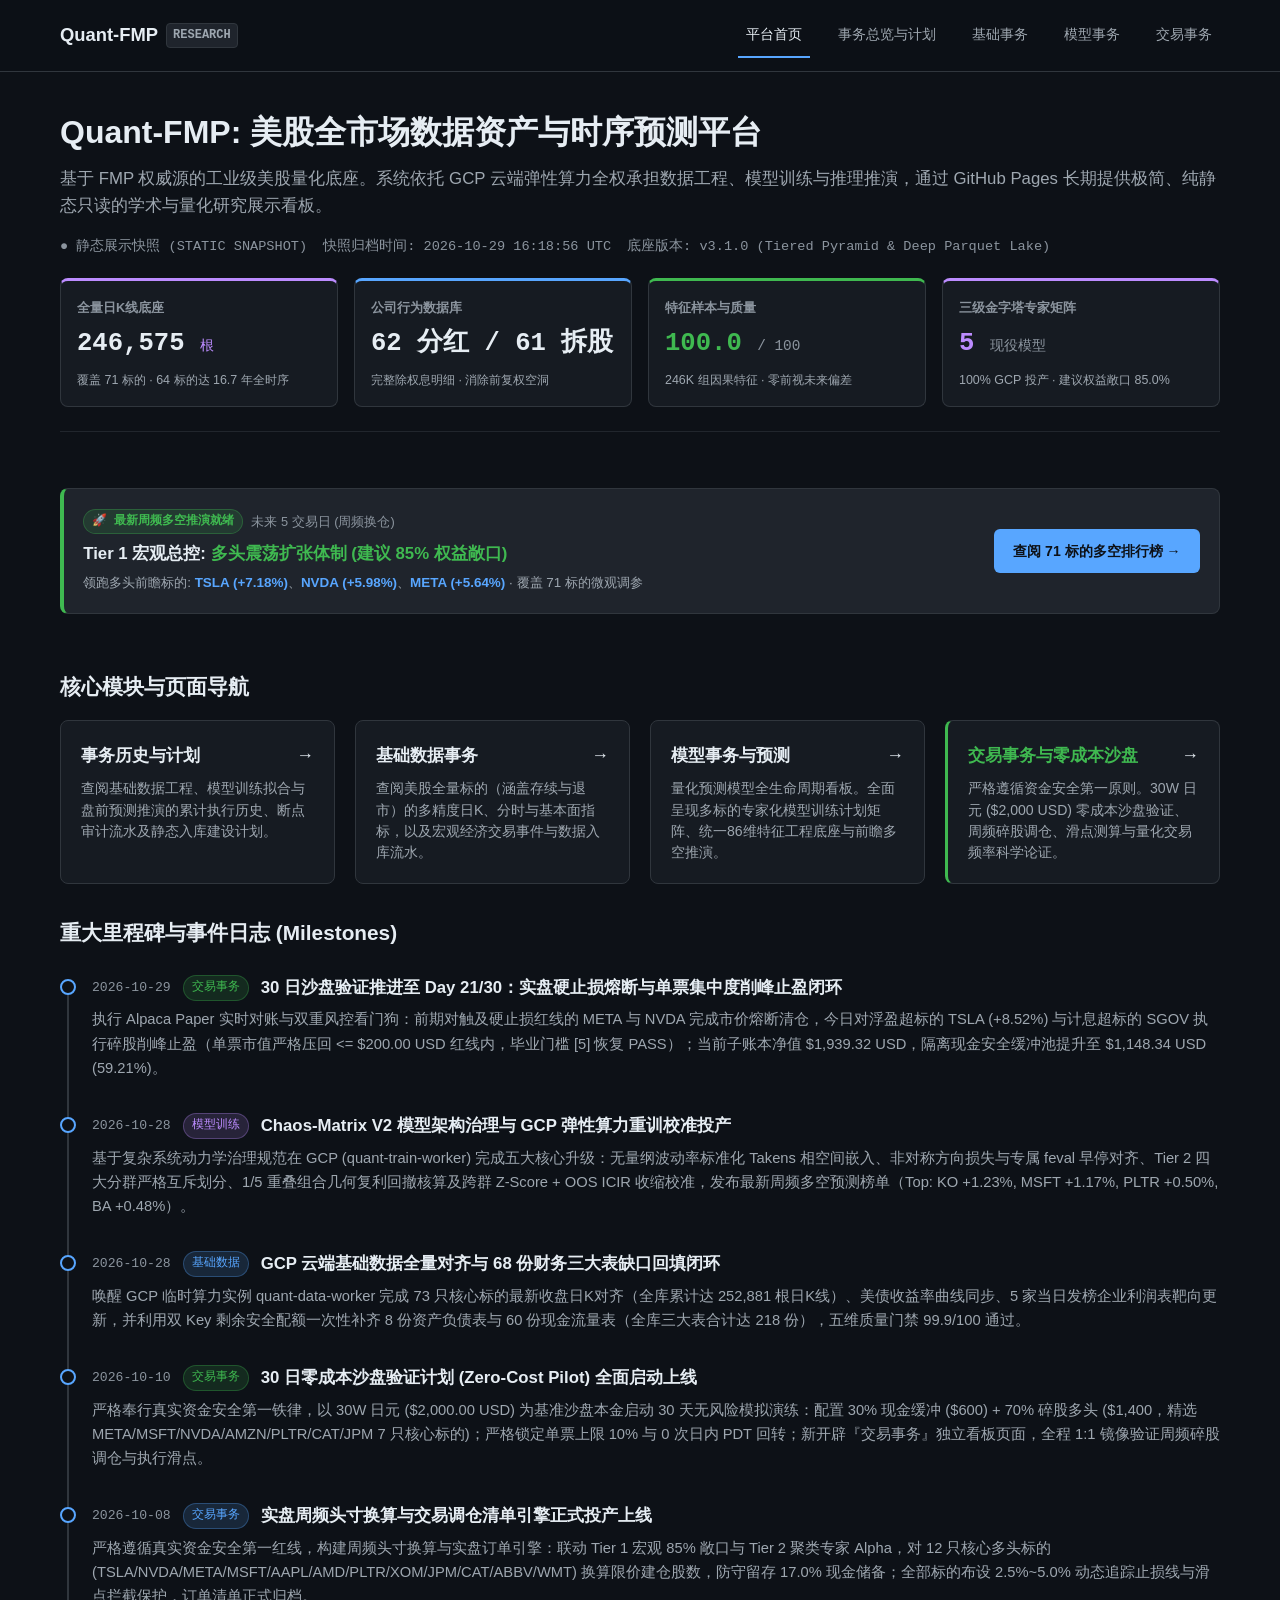
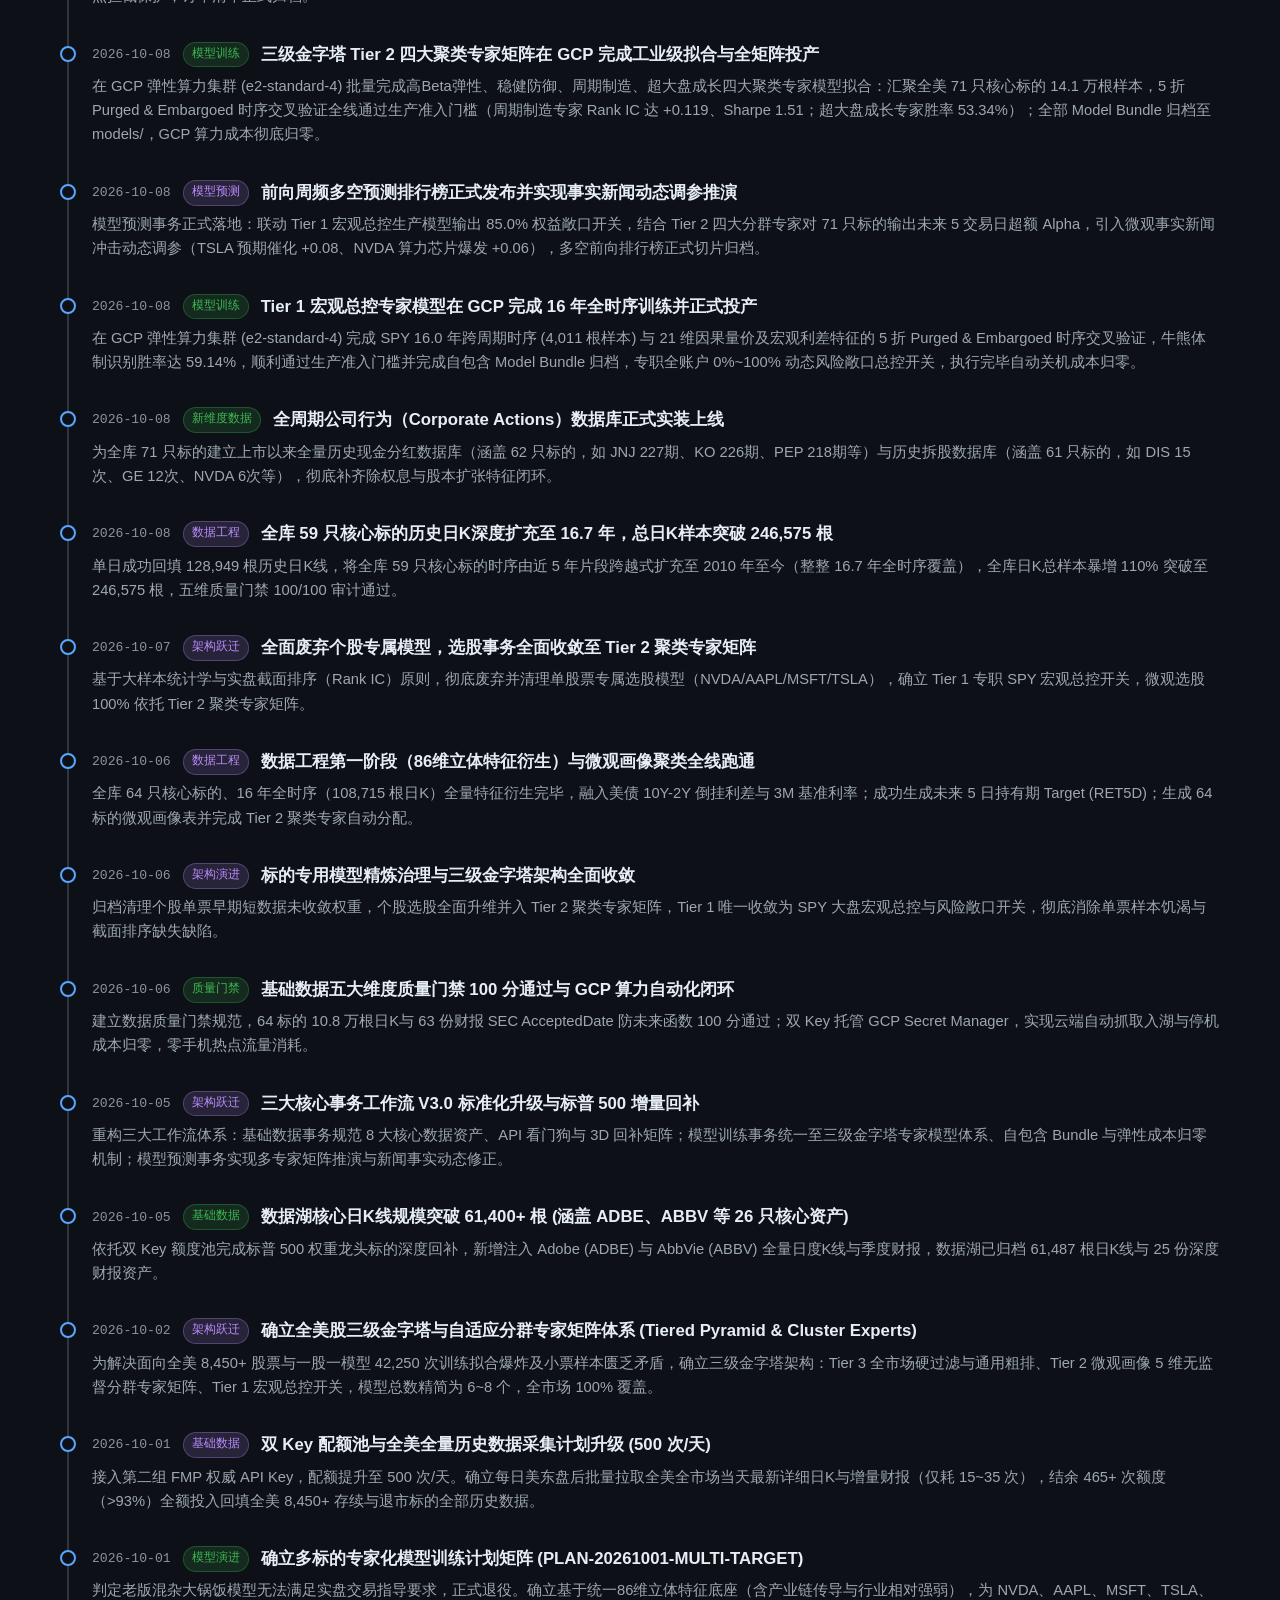
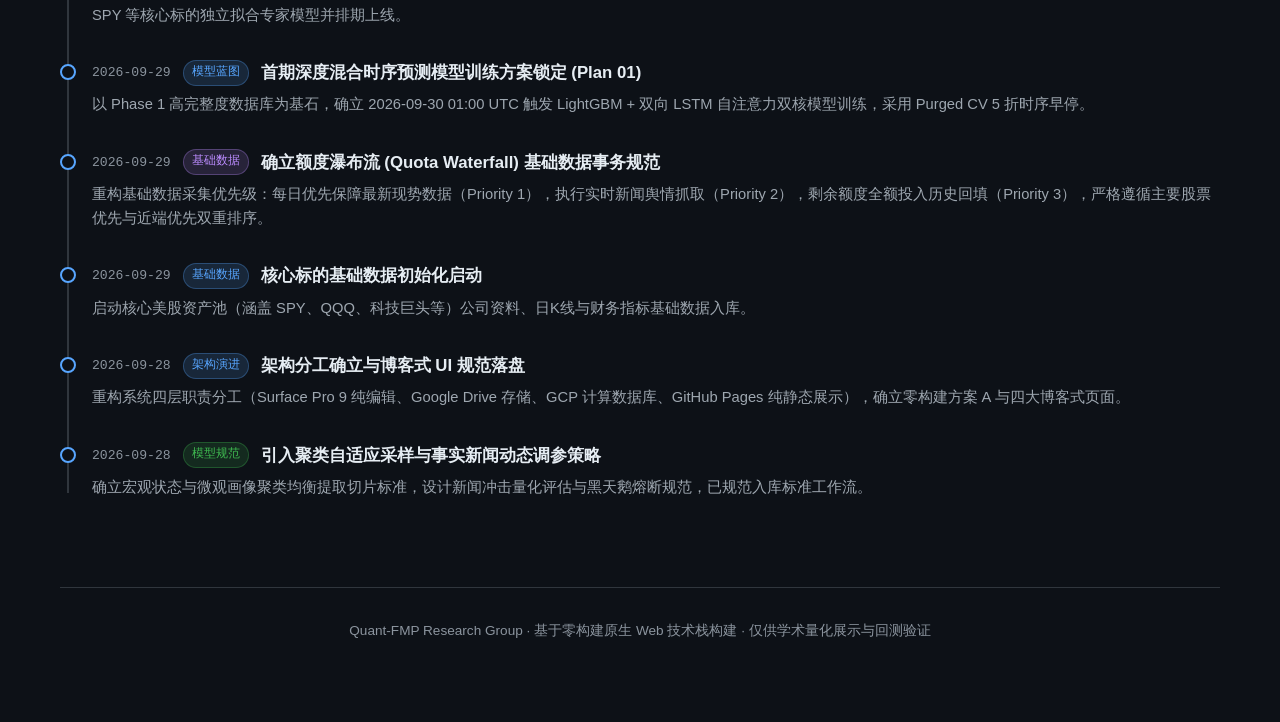
==== commit 8e1f2029: "chore(release): update static UI dashboard (2026-10-31 00:26:38 UTC)" ====
--- a/index.html
+++ b/index.html
@@ -14,9 +14,9 @@
   <meta name="apple-mobile-web-app-title" content="Quant-FMP">
   <meta name="mobile-web-app-capable" content="yes">
   <link rel="icon" type="image/svg+xml" href="assets/favicon.svg">
-  <link rel="stylesheet" href="assets/css/style.css?v=20261001_v1">
-  <link rel="stylesheet" href="assets/css/components.css?v=20261001_v1">
-  <link rel="stylesheet" href="assets/css/responsive.css?v=20261001_v1">
+  <link rel="stylesheet" href="assets/css/style.css?v=20261031_v4">
+  <link rel="stylesheet" href="assets/css/components.css?v=20261031_v4">
+  <link rel="stylesheet" href="assets/css/responsive.css?v=20261031_v4">
   <!-- PWA 渐进式应用核心注册脚本 -->
   <script src="assets/js/pwa-app.js" defer></script>
 </head>
@@ -159,7 +159,7 @@
   </main>
 
   <script type="module">
-    import { fetchStaticData, setupMobileNav } from './assets/js/utils.js?v=20261001_v1';
+    import { fetchStaticData, setupMobileNav } from './assets/js/utils.js?v=20261031_v4';
     setupMobileNav();
 
     async function initPage() {
--- a/assets/css/style.css
+++ b/assets/css/style.css
@@ -126,7 +126,12 @@
   color: var(--text-secondary);
   font-size: 0.9rem;
   font-weight: 500;
-  padding: 4px 0;
+  padding: 6px 8px;
+  min-width: 44px;
+  min-height: 44px;
+  display: inline-flex;
+  align-items: center;
+  justify-content: center;
   border-bottom: 2px solid transparent;
   transition: all 0.2s ease;
 }
@@ -139,9 +144,14 @@
 .menu-toggle {
   display: none;
   background: none;
-  border: none;
-  color: var(--text-primary);
-  font-size: 1.4rem;
+  border: 1px solid var(--border-default);
+  border-radius: 6px;
+  color: var(--text-primary);
+  font-size: 1.35rem;
+  min-width: 44px;
+  min-height: 44px;
+  align-items: center;
+  justify-content: center;
   cursor: pointer;
 }
 
--- a/assets/css/components.css
+++ b/assets/css/components.css
@@ -237,12 +237,15 @@
   color: var(--text-secondary);
   font-size: 0.85rem;
   font-weight: 500;
-  padding: 0.4rem 0.85rem;
+  padding: 0.5rem 0.9rem;
+  min-width: 44px;
+  min-height: 44px;
   border-radius: 6px;
   cursor: pointer;
   transition: all 0.15s ease;
   display: inline-flex;
   align-items: center;
+  justify-content: center;
   gap: 0.4rem;
 }
 .catalog-pill:hover {
@@ -323,8 +326,13 @@
   font-size: 1.5rem;
   line-height: 1;
   cursor: pointer;
-  padding: 0.25rem 0.5rem;
-  border-radius: 4px;
+  padding: 0.35rem 0.6rem;
+  min-width: 48px;
+  min-height: 48px;
+  display: inline-flex;
+  align-items: center;
+  justify-content: center;
+  border-radius: 6px;
 }
 .modal-close-btn:hover {
   color: var(--text-primary);
@@ -408,12 +416,15 @@
   flex-shrink: 0;
 }
 
-/* 按钮通用 */
+/* 按钮通用 (严格满足 >= 44x44px 触控热区规范) */
+.btn,
 .btn-primary {
   background-color: var(--color-accent);
   color: #0d1117;
   font-weight: 600;
-  padding: 0.45rem 1rem;
+  padding: 0.5rem 1rem;
+  min-width: 44px;
+  min-height: 44px;
   border-radius: 6px;
   border: none;
   cursor: pointer;
@@ -421,9 +432,11 @@
   text-decoration: none;
   display: inline-flex;
   align-items: center;
+  justify-content: center;
   gap: 0.4rem;
   transition: opacity 0.15s ease;
 }
+.btn:hover,
 .btn-primary:hover {
   opacity: 0.9;
 }
@@ -431,18 +444,36 @@
   background-color: transparent;
   color: var(--text-primary);
   border: 1px solid var(--border-default);
-  padding: 0.45rem 1rem;
+  padding: 0.5rem 1rem;
+  min-width: 44px;
+  min-height: 44px;
   border-radius: 6px;
   cursor: pointer;
   font-size: 0.88rem;
   text-decoration: none;
   display: inline-flex;
   align-items: center;
+  justify-content: center;
   gap: 0.4rem;
   transition: background-color 0.15s ease;
 }
 .btn-secondary:hover {
   background-color: rgba(255, 255, 255, 0.05);
+}
+.modal-tab-btn {
+  min-width: 44px;
+  min-height: 44px;
+  display: inline-flex;
+  align-items: center;
+  justify-content: center;
+}
+.footer-right a {
+  min-width: 44px;
+  min-height: 44px;
+  display: inline-flex;
+  align-items: center;
+  justify-content: center;
+  padding: 0.35rem 0.5rem;
 }
 
 /* 对比走势面板与对比指标块 */
@@ -476,18 +507,22 @@
  * PWA (Progressive Web App) 专属组件体系
  * ============================================================================== */
 
-/* 顶栏极简安装按钮 */
-.pwa-install-btn {
-  display: inline-flex;
-  align-items: center;
+/* 顶栏极简安装按钮 (严格满足 >= 44x44px 物理触控热区) */
+.pwa-install-btn,
+#pwaInstallBtn {
+  display: inline-flex;
+  align-items: center;
+  justify-content: center;
   gap: 0.35rem;
   background: linear-gradient(135deg, rgba(56, 139, 253, 0.15), rgba(188, 140, 255, 0.15));
   border: 1px solid rgba(88, 166, 255, 0.4);
   color: var(--color-accent);
   font-size: 0.78rem;
   font-weight: 600;
-  padding: 0.3rem 0.65rem;
-  border-radius: 20px;
+  padding: 0.45rem 0.85rem;
+  min-width: 44px;
+  min-height: 44px;
+  border-radius: 22px;
   cursor: pointer;
   transition: all 0.2s ease;
   white-space: nowrap;
--- a/assets/css/responsive.css
+++ b/assets/css/responsive.css
@@ -6,7 +6,11 @@
 @media (max-width: 768px) {
   /* 导航栏汉堡折叠 */
   .menu-toggle {
-    display: block;
+    display: inline-flex;
+    min-width: 44px;
+    min-height: 44px;
+    align-items: center;
+    justify-content: center;
   }
   .nav-links {
     display: none;
@@ -106,7 +110,9 @@
     gap: 0.3rem !important;
   }
   .modal-tab-btn {
-    padding: 0.35rem 0.65rem !important;
+    padding: 0.45rem 0.75rem !important;
+    min-width: 44px !important;
+    min-height: 44px !important;
     font-size: 0.8rem !important;
   }
 }
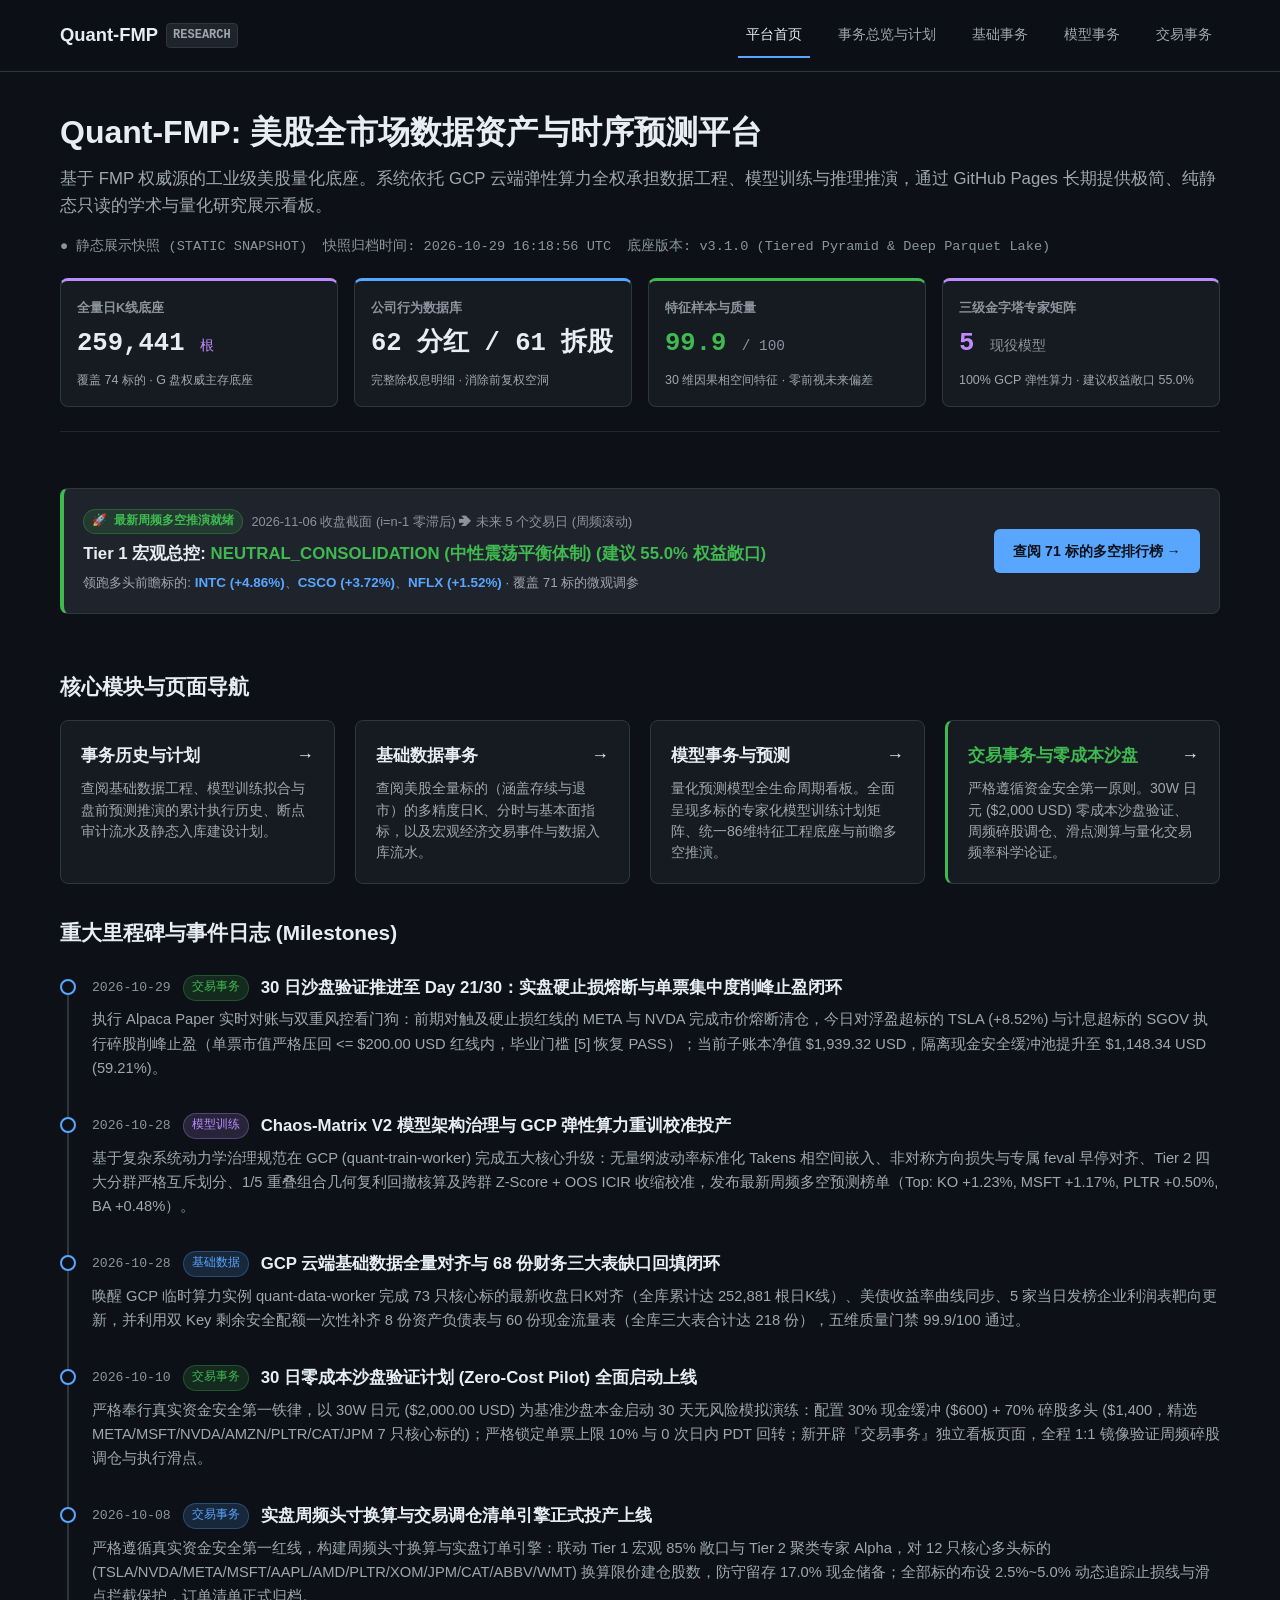
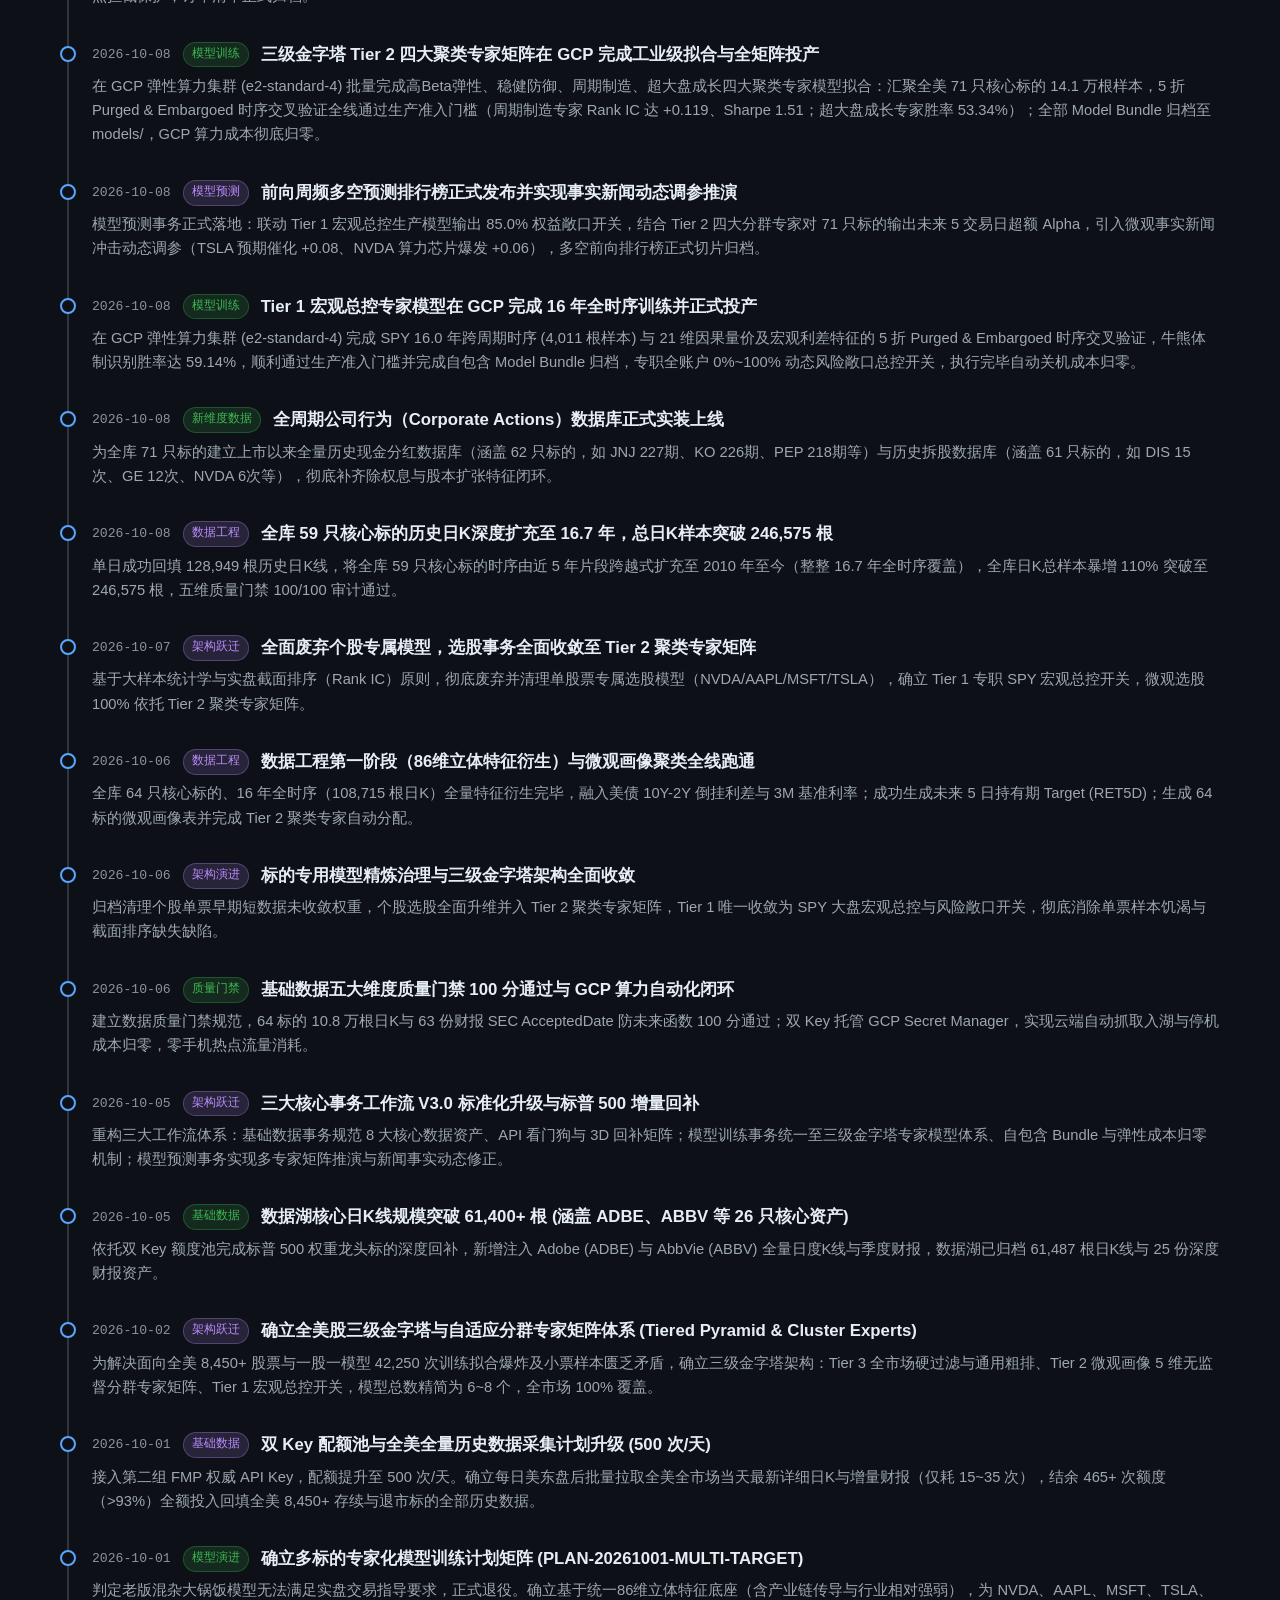
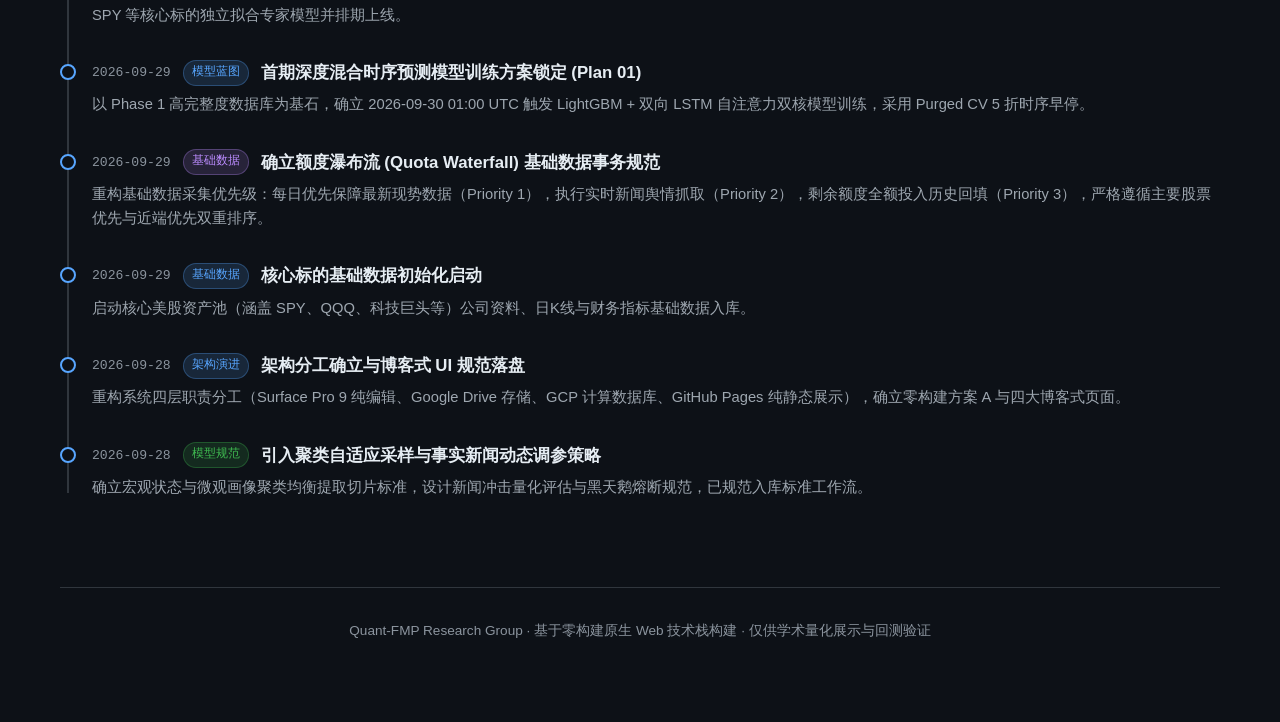
==== commit 28651223: "chore(release): update static UI dashboard (2026-11-07 04:22:41 UTC)" ====
--- a/index.html
+++ b/index.html
@@ -6,6 +6,7 @@
   <title>Quant-FMP Research - 美股量化研究展示平台</title>
   <meta name="theme-color" content="#0d1117">
   <meta name="description" content="基于 FMP 权威源的工业级美股量化底座与三级金字塔模型推演展示平台">
+  <meta http-equiv="Content-Security-Policy" content="default-src 'self'; script-src 'self' 'unsafe-inline'; style-src 'self' 'unsafe-inline'; img-src 'self' data:; connect-src 'self';">
   <!-- PWA (Progressive Web App) 支持 -->
   <link rel="manifest" href="manifest.webmanifest">
   <link rel="apple-touch-icon" href="assets/icons/apple-touch-icon.png">
@@ -55,8 +56,8 @@
         <div class="grid-cards" style="grid-template-columns: repeat(auto-fit, minmax(210px, 1fr)); gap: 1rem; margin-top: 1.25rem;">
           <div class="card" style="border-top:3px solid var(--color-purple); padding:1rem;">
             <div style="font-size:0.8rem; color:var(--text-muted); font-weight:600;">全量日K线底座</div>
-            <div style="font-size:1.6rem; font-weight:800; color:var(--text-primary); margin:0.3rem 0;" class="tabular-numbers">246,575 <span style="font-size:0.9rem; font-weight:400; color:var(--color-purple);">根</span></div>
-            <div style="font-size:0.78rem; color:var(--text-secondary);">覆盖 71 标的 · 64 标的达 16.7 年全时序</div>
+            <div style="font-size:1.6rem; font-weight:800; color:var(--text-primary); margin:0.3rem 0;" class="tabular-numbers"><span id="idxTotalBars">259,441</span> <span style="font-size:0.9rem; font-weight:400; color:var(--color-purple);">根</span></div>
+            <div style="font-size:0.78rem; color:var(--text-secondary);" id="idxTotalBarsSub">覆盖 74 标的 · G 盘权威主存底座</div>
           </div>
           <div class="card" style="border-top:3px solid var(--color-accent); padding:1rem;">
             <div style="font-size:0.8rem; color:var(--text-muted); font-weight:600;">公司行为数据库</div>
@@ -65,13 +66,13 @@
           </div>
           <div class="card" style="border-top:3px solid var(--color-success); padding:1rem;">
             <div style="font-size:0.8rem; color:var(--text-muted); font-weight:600;">特征样本与质量</div>
-            <div style="font-size:1.6rem; font-weight:800; color:var(--color-success); margin:0.3rem 0;" class="tabular-numbers">100.0 <span style="font-size:0.9rem; font-weight:400; color:var(--text-muted);">/ 100</span></div>
-            <div style="font-size:0.78rem; color:var(--text-secondary);">246K 组因果特征 · 零前视未来偏差</div>
+            <div style="font-size:1.6rem; font-weight:800; color:var(--color-success); margin:0.3rem 0;" class="tabular-numbers"><span id="idxQualityScore">99.9</span> <span style="font-size:0.9rem; font-weight:400; color:var(--text-muted);">/ 100</span></div>
+            <div style="font-size:0.78rem; color:var(--text-secondary);">30 维因果相空间特征 · 零前视未来偏差</div>
           </div>
           <div class="card" style="border-top:3px solid var(--color-purple); padding:1rem;">
             <div style="font-size:0.8rem; color:var(--text-muted); font-weight:600;">三级金字塔专家矩阵</div>
             <div style="font-size:1.6rem; font-weight:800; color:var(--color-purple); margin:0.3rem 0;" class="tabular-numbers">5 <span style="font-size:0.9rem; font-weight:400; color:var(--text-muted);">现役模型</span></div>
-            <div style="font-size:0.78rem; color:var(--text-secondary);">100% GCP 投产 · 建议权益敞口 85.0%</div>
+            <div style="font-size:0.78rem; color:var(--text-secondary);" id="idxExposureSub">100% GCP 弹性算力 · 建议权益敞口 55.0%</div>
           </div>
         </div>
       </section>
@@ -82,13 +83,13 @@
           <div>
             <div style="display:flex; align-items:center; gap:0.5rem; margin-bottom:0.35rem;">
               <span class="badge badge-green" style="font-weight:700;">🚀 最新周频多空推演就绪</span>
-              <span style="font-size:0.8rem; color:var(--text-muted);">未来 5 交易日 (周频换仓)</span>
+              <span style="font-size:0.8rem; color:var(--text-muted);" id="idxPredWindow">未来 5 交易日 (周频换仓)</span>
             </div>
             <div style="font-size:1.05rem; font-weight:700; color:var(--text-primary); margin-bottom:0.25rem;">
-              Tier 1 宏观总控: <span style="color:var(--color-success);">多头震荡扩张体制 (建议 85% 权益敞口)</span>
-            </div>
-            <div style="font-size:0.84rem; color:var(--text-secondary);">
-              领跑多头前瞻标的: <strong style="color:var(--color-accent);">TSLA (+7.18%)</strong>、<strong style="color:var(--color-accent);">NVDA (+5.98%)</strong>、<strong style="color:var(--color-accent);">META (+5.64%)</strong> · 覆盖 71 标的微观调参
+              Tier 1 宏观总控: <span style="color:var(--color-success);" id="idxMacroRegime">中性震荡平衡体制 (建议 55.0% 权益敞口)</span>
+            </div>
+            <div style="font-size:0.84rem; color:var(--text-secondary);" id="idxTopPicks">
+              领跑多头前瞻标的: <strong style="color:var(--color-accent);">AMZN</strong>、<strong style="color:var(--color-accent);">DOCU</strong>、<strong style="color:var(--color-accent);">PFE</strong> · 覆盖 71 标的微观调参
             </div>
           </div>
           <a href="model-transactions.html#sec-predictions" class="btn btn-primary" style="text-decoration:none; padding:0.6rem 1.2rem; font-size:0.88rem; font-weight:700; display:inline-flex; align-items:center; gap:0.4rem;">
@@ -159,11 +160,44 @@
   </main>
 
   <script type="module">
-    import { fetchStaticData, setupMobileNav } from './assets/js/utils.js?v=20261031_v4';
+    import { fetchStaticData, setupMobileNav, escapeHtml } from './assets/js/utils.js?v=20261031_v4';
     setupMobileNav();
 
     async function initPage() {
-      const data = await fetchStaticData('platform_meta.json');
+      const [data, baseSum, predData] = await Promise.all([
+        fetchStaticData('platform_meta.json'),
+        fetchStaticData('base_data_summary.json'),
+        fetchStaticData('predictions_latest.json')
+      ]);
+
+      if (baseSum) {
+        if (baseSum.total_daily_bars) {
+          document.getElementById('idxTotalBars').textContent = Number(baseSum.total_daily_bars).toLocaleString('en-US');
+        }
+        if (baseSum.total_symbols_synced && baseSum.latest_eod_date) {
+          document.getElementById('idxTotalBarsSub').textContent = `覆盖 ${baseSum.total_symbols_synced} 标的 · 最新日K ${baseSum.latest_eod_date}`;
+        }
+        if (baseSum.quality_score != null) {
+          document.getElementById('idxQualityScore').textContent = Number(baseSum.quality_score).toFixed(1);
+        }
+      }
+
+      if (predData && predData.macro_regime_master) {
+        const m = predData.macro_regime_master;
+        const expStr = m.recommended_equity_exposure || '55.0%';
+        document.getElementById('idxExposureSub').textContent = `100% GCP 弹性算力 · 建议权益敞口 ${expStr}`;
+        document.getElementById('idxMacroRegime').textContent = `${m.regime_status} (建议 ${expStr} 权益敞口)`;
+        if (predData.prediction_window) {
+          document.getElementById('idxPredWindow').textContent = predData.prediction_window;
+        }
+        if (Array.isArray(predData.predictions) && predData.predictions.length >= 3) {
+          const top3 = predData.predictions.filter(p => p.symbol !== 'SPY').slice(0, 3);
+          document.getElementById('idxTopPicks').innerHTML = '领跑多头前瞻标的: ' +
+            top3.map(p => `<strong style="color:var(--color-accent);">${escapeHtml(p.symbol)} (${escapeHtml(p.predicted_alpha_pct)})</strong>`).join('、') +
+            ` · 覆盖 ${predData.predictions.length} 标的微观调参`;
+        }
+      }
+
       if (!data) return;
 
       if (data.hero) {
@@ -180,11 +214,11 @@
           <div class="timeline-item">
             <div class="timeline-dot"></div>
             <div class="timeline-header">
-              <span class="timeline-date">${m.date}</span>
-              <span class="badge ${m.tag_class || 'badge-blue'}">${m.category}</span>
-              <span class="timeline-title">${m.title}</span>
-            </div>
-            <div class="timeline-body">${m.summary}</div>
+              <span class="timeline-date">${escapeHtml(m.date)}</span>
+              <span class="badge ${escapeHtml(m.tag_class || 'badge-blue')}">${escapeHtml(m.category)}</span>
+              <span class="timeline-title">${escapeHtml(m.title)}</span>
+            </div>
+            <div class="timeline-body">${escapeHtml(m.summary)}</div>
           </div>
         `).join('');
       }
--- a/assets/css/components.css
+++ b/assets/css/components.css
@@ -293,6 +293,7 @@
   width: 95%;
   max-width: 960px;
   max-height: 88vh;
+  max-height: 88dvh;
   display: flex;
   flex-direction: column;
   box-shadow: 0 20px 45px rgba(0, 0, 0, 0.6);
--- a/assets/css/responsive.css
+++ b/assets/css/responsive.css
@@ -25,12 +25,16 @@
     gap: 0.85rem;
     box-shadow: 0 10px 25px -5px rgba(0, 0, 0, 0.7);
   }
-  .nav-links.open {
+  .nav-links.open,
+  .nav-links.active {
     display: flex;
   }
   .nav-item {
     font-size: 1rem;
     padding: 0.5rem 0;
+    min-height: 44px;
+    display: inline-flex;
+    align-items: center;
   }
 
   /* 正文容器边距微调 */
@@ -65,9 +69,11 @@
   }
 
   /* 弹窗核心移动端纵向与全屏适配 */
-  .modal-dialog {
+  .modal-dialog,
+  .modal-card {
     width: 96% !important;
     max-height: 94vh !important;
+    max-height: 90dvh !important;
     border-radius: 10px !important;
   }
   .modal-header {
@@ -83,6 +89,7 @@
   }
   .modal-footer {
     padding: 0.75rem 1rem !important;
+    padding-bottom: max(0.75rem, env(safe-area-inset-bottom)) !important;
     flex-wrap: wrap !important;
   }
   .modal-footer .btn-primary, .modal-footer .btn-secondary {
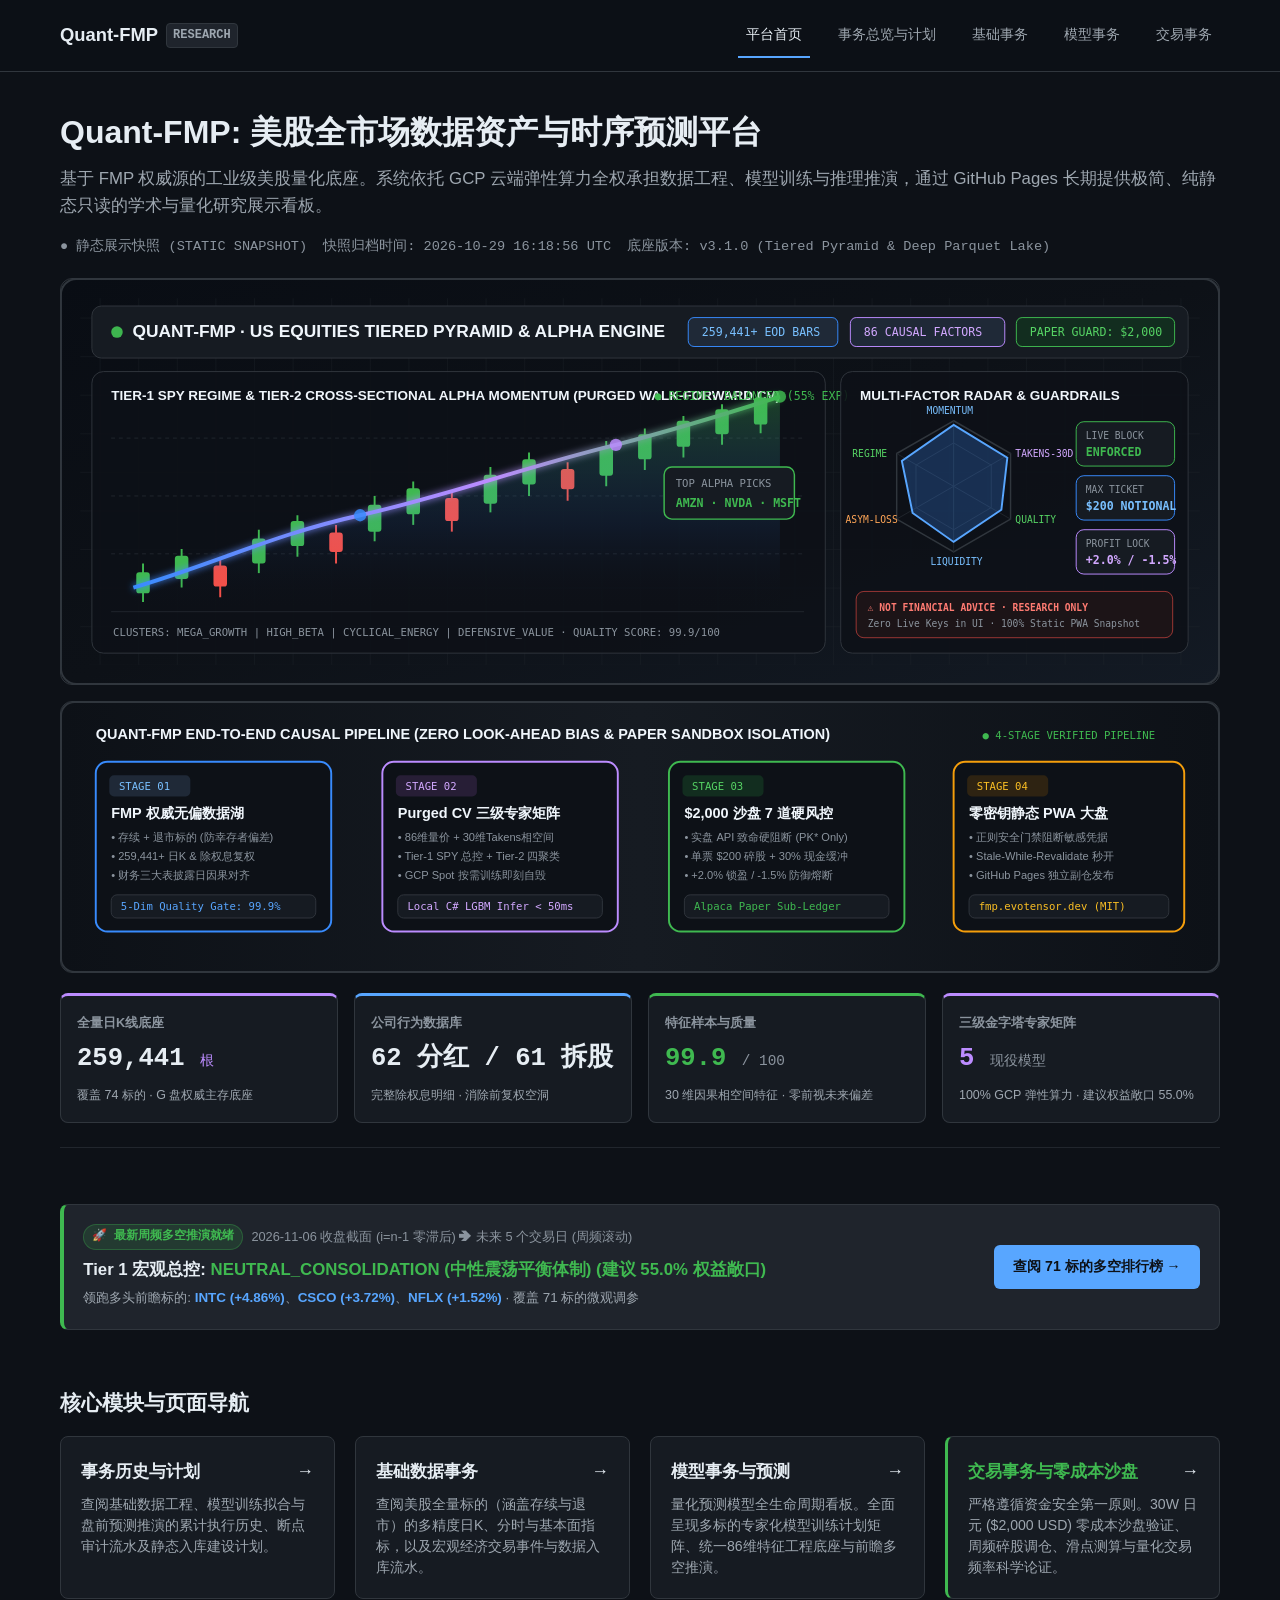
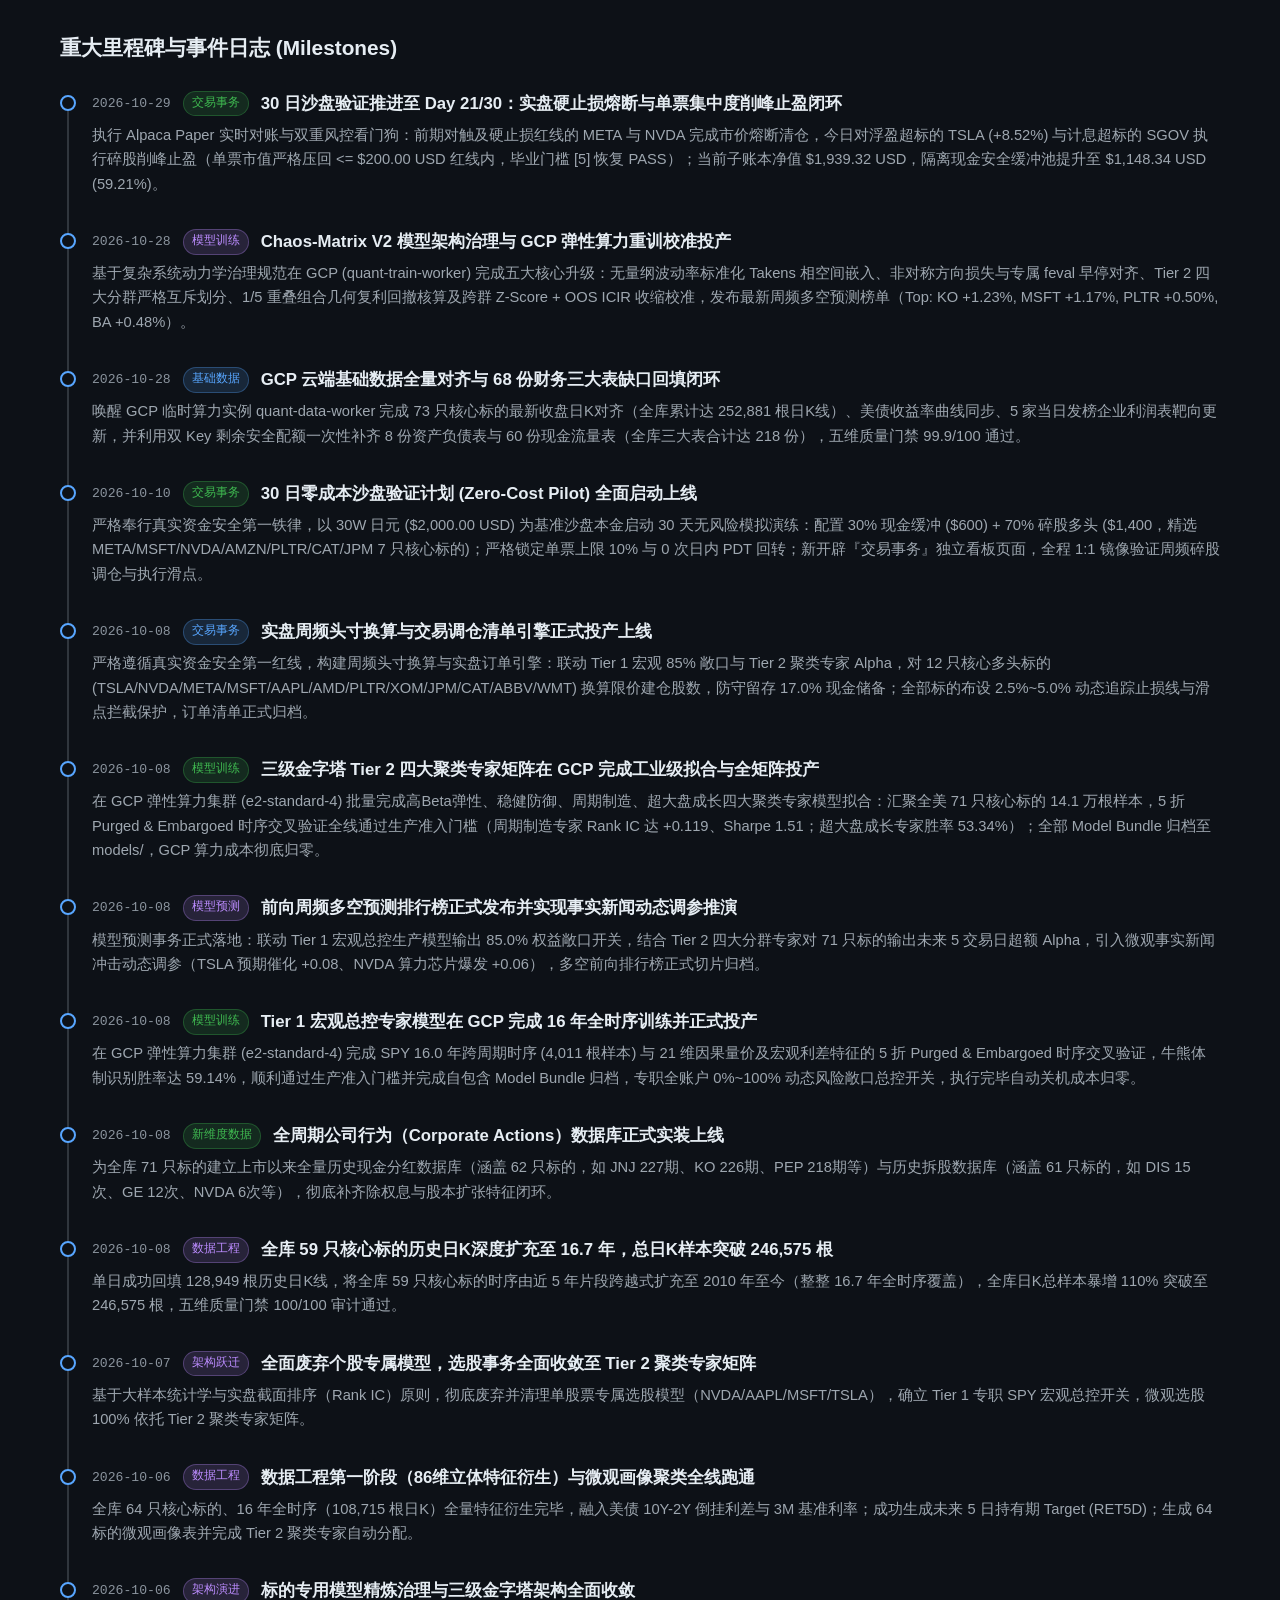
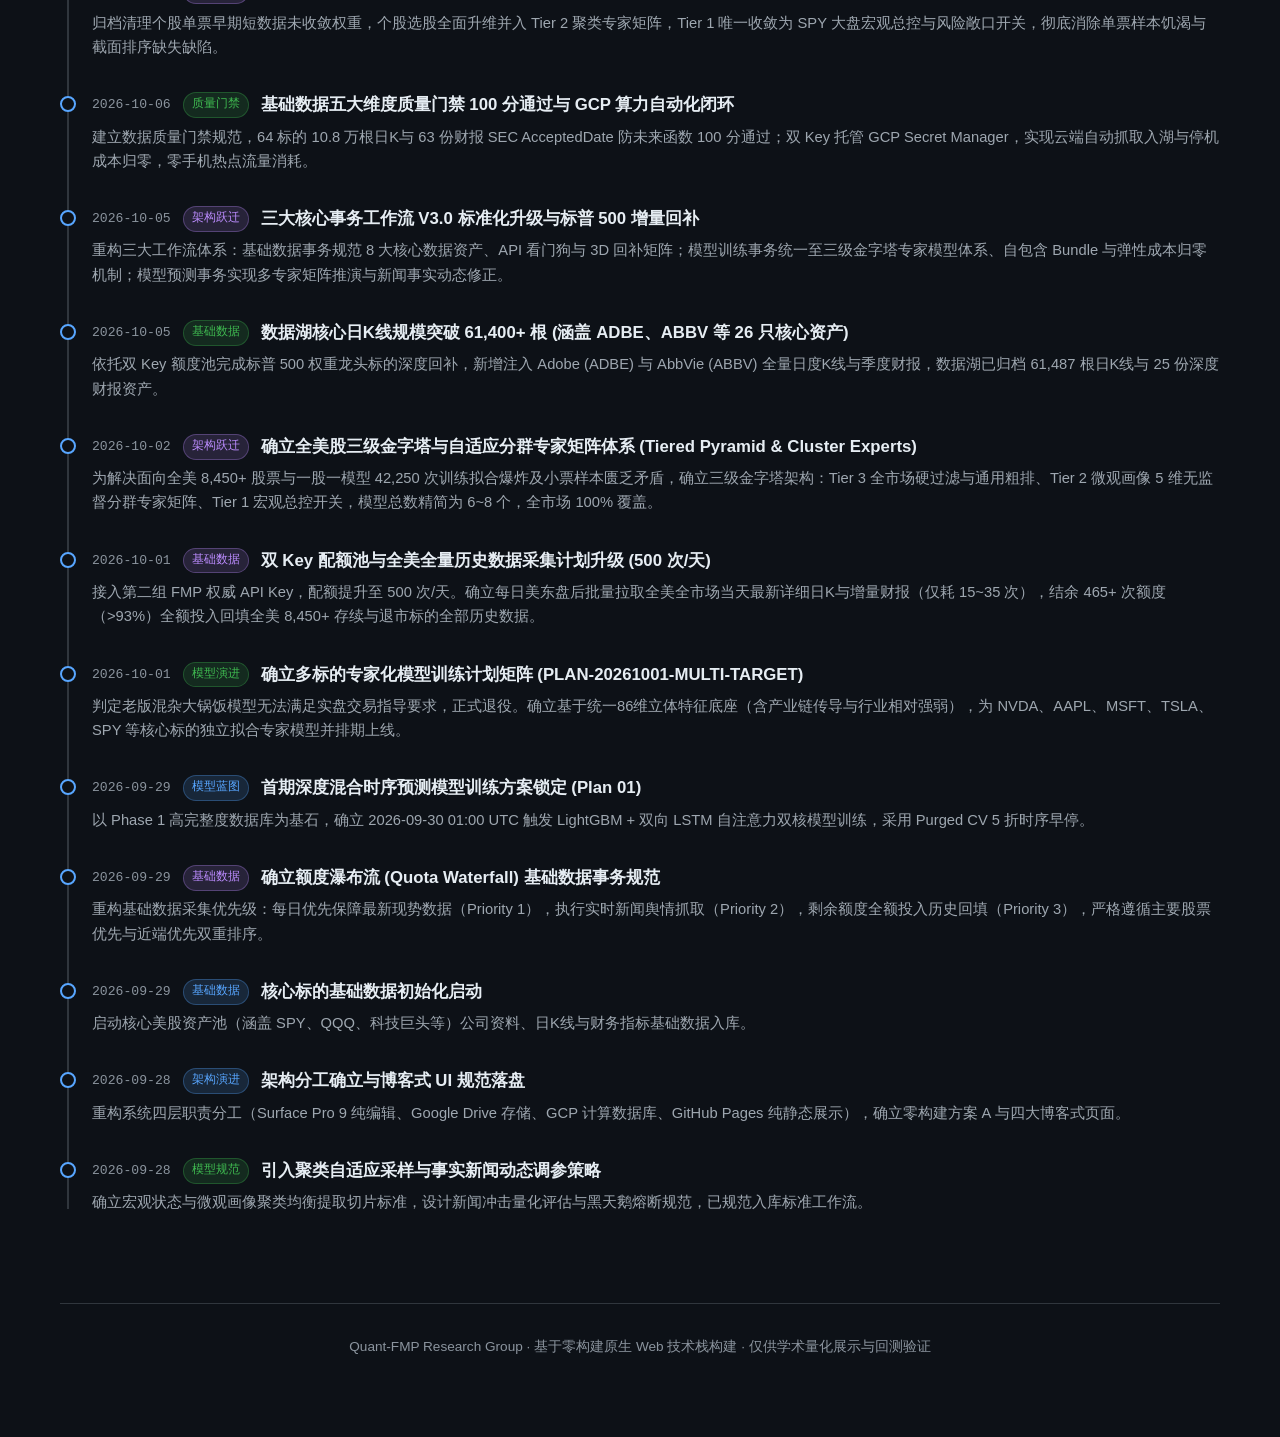
==== commit 154694aa: "chore(release): update static UI dashboard (2026-11-11 13:26:11 UTC)" ====
--- a/index.html
+++ b/index.html
@@ -52,6 +52,16 @@
           <span>底座版本: v3.1.0 (Tiered Pyramid & Deep Parquet Lake)</span>
         </div>
 
+        <!-- 首页动态 SVG 视觉看盘横幅 (Hero Banner & Causal Pipeline) -->
+        <div style="margin-top: 1.25rem; display: flex; flex-direction: column; gap: 1rem;">
+          <div style="border-radius: 12px; overflow: hidden; border: 1px solid var(--border-default); background: #0d1117;">
+            <img src="assets/showcase/hero-banner.svg" alt="Quant-FMP 动态 Alpha 动量曲线、多因子雷达与风控仪表盘" style="width: 100%; height: auto; display: block;" loading="eager">
+          </div>
+          <div style="border-radius: 12px; overflow: hidden; border: 1px solid var(--border-default); background: #0d1117;">
+            <img src="assets/showcase/workflow-anim.svg" alt="Quant-FMP 端到端无前视偏差量化流水线" style="width: 100%; height: auto; display: block;" loading="lazy">
+          </div>
+        </div>
+
         <!-- 首页高光资产数据卡 -->
         <div class="grid-cards" style="grid-template-columns: repeat(auto-fit, minmax(210px, 1fr)); gap: 1rem; margin-top: 1.25rem;">
           <div class="card" style="border-top:3px solid var(--color-purple); padding:1rem;">
